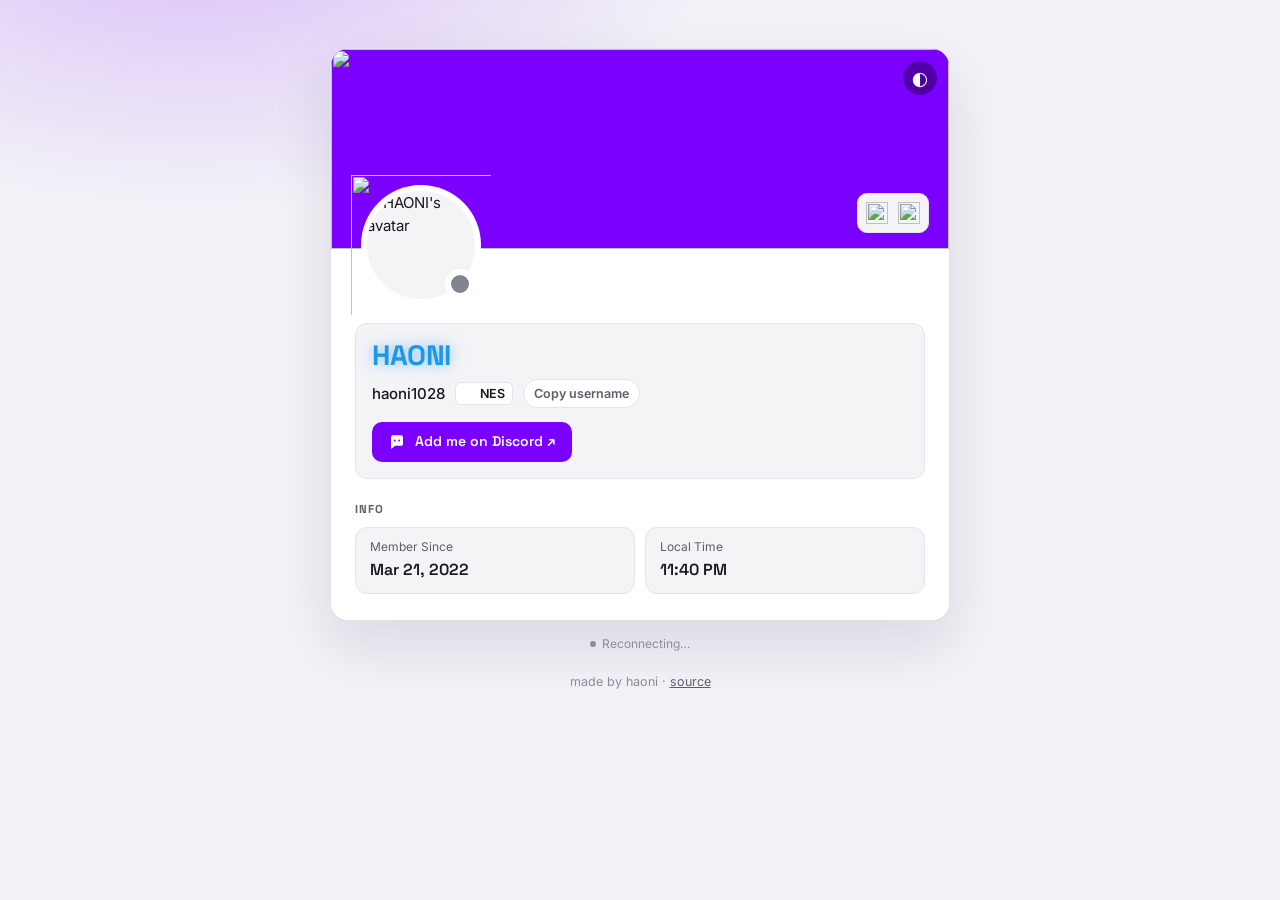
==== index.html @ e9afa324 "Link the whole Discord profile live; drop roles, tagline and GitHub stats Pulls everything from Disc" ====
<!DOCTYPE html>
<html lang="en">
<head>
<meta charset="UTF-8">
<meta name="viewport" content="width=device-width, initial-scale=1.0">
<title>HAONI</title>
<meta name="description" content="HAONI (haoni1028) on Discord.">

<!-- Link preview (what shows up when this URL is pasted into Discord) -->
<meta property="og:type" content="profile">
<meta property="og:title" content="HAONI">
<meta property="og:description" content="haoni1028 on Discord — click to add me.">
<meta property="og:image" content="https://cdn.discordapp.com/avatars/955378599412764722/4544384a53cc2459cbefc546aec48267.png?size=512">
<meta name="twitter:card" content="summary">
<meta name="theme-color" content="#7B00FF">

<link rel="icon" id="favicon" href="https://cdn.discordapp.com/avatars/955378599412764722/4544384a53cc2459cbefc546aec48267.png?size=64">
<link rel="preconnect" href="https://cdn.discordapp.com">
<link rel="preconnect" href="https://fonts.googleapis.com">
<link rel="preconnect" href="https://fonts.gstatic.com" crossorigin>
<link href="https://fonts.googleapis.com/css2?family=Space+Grotesk:wght@500;600;700&family=Inter:wght@400;500;600&display=swap" rel="stylesheet">

<style>
  :root{
    --bg:#0E0F13;
    --card:#18191F;
    --card-2:#202129;
    --ink:#F2F3F5;
    --muted:#A0A3AD;
    --faint:#6E717B;
    --line:#2A2B34;
    --accent:#7B00FF;        /* replaced live with your Discord profile colour */
    --accent-ink:#FFFFFF;
    --name:var(--ink);       /* replaced live with your display-name colour */
    --online:#23A55A;
    --idle:#F0B232;
    --dnd:#F23F43;
    --offline:#80848E;
    --radius:18px;
    --shadow:0 24px 60px rgba(0,0,0,.45);
    color-scheme:dark;
  }
  @media (prefers-color-scheme: light){
    :root:not([data-theme="dark"]){
      --bg:#F3F2F7;
      --card:#FFFFFF;
      --card-2:#F4F4F7;
      --ink:#17181D;
      --muted:#5C5F6A;
      --faint:#8A8D97;
      --line:#E4E3EA;
      --shadow:0 24px 60px rgba(30,25,70,.12);
      color-scheme:light;
    }
  }
  :root[data-theme="light"]{
    --bg:#F3F2F7;
    --card:#FFFFFF;
    --card-2:#F4F4F7;
    --ink:#17181D;
    --muted:#5C5F6A;
    --faint:#8A8D97;
    --line:#E4E3EA;
    --shadow:0 24px 60px rgba(30,25,70,.12);
    color-scheme:light;
  }

  *{box-sizing:border-box}
  html,body{margin:0;padding:0}
  body{
    min-height:100vh;
    background:
      radial-gradient(900px 500px at 15% -10%, color-mix(in srgb, var(--accent) 22%, transparent), transparent 60%),
      var(--bg);
    color:var(--ink);
    font-family:'Inter',system-ui,-apple-system,sans-serif;
    font-size:15px;line-height:1.55;
    -webkit-font-smoothing:antialiased;
    padding:48px 16px 64px;
  }
  a{color:inherit}
  button{font:inherit;color:inherit}
  [hidden]{display:none !important}

  .wrap{max-width:620px;margin:0 auto}

  /* ---------- card ---------- */
  .card{
    background:var(--card);
    border:1px solid var(--line);
    border-radius:var(--radius);
    box-shadow:var(--shadow);
    overflow:hidden;
  }
  .banner{
    height:200px;position:relative;
    background:var(--accent);
  }
  .banner img{position:absolute;inset:0;width:100%;height:100%;object-fit:cover}
  .theme-btn{
    position:absolute;top:12px;right:12px;z-index:1;
    width:34px;height:34px;border-radius:50%;
    border:0;background:rgba(0,0,0,.35);color:#fff;cursor:pointer;
    display:grid;place-items:center;font-size:19px;line-height:1;
    backdrop-filter:blur(6px);
    transition:background .15s ease;
  }
  .theme-btn:hover{background:rgba(0,0,0,.55)}

  .head{padding:0 24px;position:relative}
  .avatar-wrap{
    position:relative;width:132px;height:132px;margin-top:-70px;
  }
  .avatar-ring{
    position:absolute;inset:6px;border-radius:50%;
    background:var(--card);padding:6px;
  }
  .avatar{
    width:100%;height:100%;border-radius:50%;object-fit:cover;display:block;
    background:var(--card-2);
  }
  .deco{
    position:absolute;inset:-4px;width:calc(100% + 8px);height:calc(100% + 8px);
    pointer-events:none;
  }
  .status{
    position:absolute;right:12px;bottom:12px;z-index:2;
    width:30px;height:30px;border-radius:50%;
    background:var(--offline);border:6px solid var(--card);
  }
  .status[data-s="online"]{background:var(--online)}
  .status[data-s="idle"]{background:var(--idle)}
  .status[data-s="dnd"]{background:var(--dnd)}

  .badges{
    position:absolute;top:14px;right:20px;
    display:flex;gap:2px;padding:4px;
    background:var(--card-2);border:1px solid var(--line);border-radius:10px;
  }
  .badge{
    width:30px;height:30px;display:grid;place-items:center;
    border-radius:7px;position:relative;cursor:default;
  }
  .badge img{width:22px;height:22px}
  .badge:hover,.badge:focus-visible{background:var(--line);outline:none}
  .tip{
    position:absolute;bottom:calc(100% + 8px);left:50%;transform:translateX(-50%);
    background:#000;color:#fff;font-size:12px;font-weight:500;white-space:nowrap;
    padding:5px 9px;border-radius:6px;pointer-events:none;
    opacity:0;transition:opacity .12s ease;z-index:3;
  }
  .badge:hover .tip,.badge:focus-visible .tip{opacity:1}

  .names{
    position:relative;overflow:hidden;
    margin:12px 0 0;padding:16px;
    background:var(--card-2);border:1px solid var(--line);border-radius:12px;
  }
  .nameplate{
    position:absolute;inset:0;width:100%;height:100%;object-fit:cover;object-position:right center;
    pointer-events:none;
    -webkit-mask-image:linear-gradient(to right, transparent 0%, #000 70%);
            mask-image:linear-gradient(to right, transparent 0%, #000 70%);
  }
  .names-inner{position:relative}
  .display{
    font-family:'Space Grotesk',sans-serif;font-weight:700;
    font-size:28px;line-height:1.1;letter-spacing:-.015em;margin:0;
    color:var(--name);
  }
  .display.glow{text-shadow:0 0 14px color-mix(in srgb, var(--name) 55%, transparent)}
  .display.gradient{
    background:var(--name-gradient);
    -webkit-background-clip:text;background-clip:text;color:transparent;
  }
  .handle-row{display:flex;align-items:center;flex-wrap:wrap;gap:6px 10px;margin-top:8px;color:var(--muted)}
  .handle{font-weight:500;color:var(--ink)}
  .guild-tag{
    display:inline-flex;align-items:center;gap:4px;
    padding:1px 7px 1px 4px;border-radius:6px;
    background:var(--card);border:1px solid var(--line);
    font-size:12.5px;font-weight:600;color:var(--ink);
  }
  .guild-tag img{width:16px;height:16px}
  .pronouns{font-size:13px}
  .copy-btn{
    display:inline-flex;align-items:center;gap:6px;
    padding:4px 10px;border-radius:999px;cursor:pointer;
    background:var(--card);border:1px solid var(--line);
    font-size:12.5px;font-weight:600;color:var(--muted);
    transition:border-color .15s ease,color .15s ease;
  }
  .copy-btn:hover{border-color:var(--accent);color:var(--ink)}
  .copy-btn.done{border-color:var(--online);color:var(--online)}

  .custom-status{
    display:inline-flex;align-items:center;gap:8px;margin-top:12px;
    padding:7px 12px;border-radius:12px 12px 12px 4px;
    background:var(--card);border:1px solid var(--line);
    font-size:14px;max-width:100%;
  }
  .custom-status img{width:20px;height:20px;flex:none}
  .custom-status .e{font-size:18px;line-height:1}

  .platforms{margin-top:10px;font-size:13px;color:var(--muted);display:flex;align-items:center;gap:6px}
  .platforms i{width:8px;height:8px;border-radius:50%;background:var(--offline);flex:none}
  .platforms[data-s="online"] i{background:var(--online)}
  .platforms[data-s="idle"] i{background:var(--idle)}
  .platforms[data-s="dnd"] i{background:var(--dnd)}

  .cta{
    display:inline-flex;align-items:center;gap:9px;margin-top:14px;
    padding:9px 16px;border-radius:10px;text-decoration:none;
    background:var(--accent);color:var(--accent-ink);
    font-family:'Space Grotesk',sans-serif;font-weight:600;font-size:14px;
    transition:filter .15s ease, transform .08s ease;
  }
  .cta:hover{filter:brightness(1.12)}
  .cta:active{transform:translateY(1px)}
  .cta svg{width:18px;height:18px;fill:currentColor}

  /* ---------- sections ---------- */
  .panel{padding:22px 24px 26px}
  .section + .section{margin-top:22px}
  .section[hidden] + .section{margin-top:0}
  .label{
    font-family:'Space Grotesk',sans-serif;font-weight:700;
    font-size:11.5px;letter-spacing:.09em;text-transform:uppercase;
    color:var(--muted);margin:0 0 8px;
  }
  .about p{margin:0 0 10px;white-space:pre-line;overflow-wrap:anywhere}
  .about p:last-child{margin-bottom:0}
  .about a{color:var(--accent);font-weight:600;text-decoration:underline;text-underline-offset:3px}
  .about img.emoji{width:22px;height:22px;vertical-align:-5px}

  .activities{display:grid;gap:10px}
  .activity{
    display:flex;gap:14px;align-items:center;
    background:var(--card-2);border:1px solid var(--line);border-radius:12px;
    padding:12px 14px;text-decoration:none;
  }
  a.activity:hover{border-color:var(--accent)}
  .activity .art{
    width:60px;height:60px;flex:none;border-radius:10px;position:relative;
    display:grid;place-items:center;font-size:28px;
    background:color-mix(in srgb, var(--accent) 22%, var(--card));
  }
  .activity .art > img{width:100%;height:100%;object-fit:cover;border-radius:10px}
  .activity .art .small{
    position:absolute;right:-5px;bottom:-5px;width:24px;height:24px;border-radius:50%;
    border:3px solid var(--card-2);background:var(--card-2);object-fit:cover;
  }
  .activity .body{min-width:0;flex:1}
  .activity .kind{font-size:11.5px;font-weight:700;letter-spacing:.06em;text-transform:uppercase;color:var(--muted)}
  .activity .what{font-weight:600;white-space:nowrap;overflow:hidden;text-overflow:ellipsis}
  .activity .detail{color:var(--muted);font-size:13.5px;white-space:nowrap;overflow:hidden;text-overflow:ellipsis}
  .activity .time{color:var(--online);font-size:12.5px;font-weight:600;font-variant-numeric:tabular-nums;margin-top:2px}
  .bar{height:4px;border-radius:2px;background:var(--line);margin-top:8px;overflow:hidden}
  .bar > i{display:block;height:100%;background:var(--ink);width:0}
  .bar-times{display:flex;justify-content:space-between;font-size:11.5px;color:var(--muted);font-variant-numeric:tabular-nums;margin-top:3px}

  .facts{display:grid;grid-template-columns:repeat(auto-fit,minmax(150px,1fr));gap:10px}
  .fact{
    background:var(--card-2);border:1px solid var(--line);border-radius:12px;
    padding:10px 14px;
  }
  .fact .k{font-size:12px;color:var(--muted)}
  .fact .v{font-family:'Space Grotesk',sans-serif;font-weight:600;font-size:16px;margin-top:2px}

  .live{margin-top:14px;text-align:center;font-size:12px;color:var(--faint)}
  .live i{display:inline-block;width:6px;height:6px;border-radius:50%;background:var(--faint);margin-right:6px;vertical-align:1px}
  .live.on i{background:var(--online);box-shadow:0 0 0 3px color-mix(in srgb, var(--online) 25%, transparent)}

  .foot{margin-top:18px;text-align:center;color:var(--faint);font-size:12.5px}
  .foot a{color:var(--muted)}

  @media (max-width:480px){
    body{padding-top:24px}
    .head,.panel{padding-left:16px;padding-right:16px}
    .banner{height:150px}
    .avatar-wrap{width:116px;height:116px;margin-top:-60px}
    .status{right:10px;bottom:10px}
    .badges{right:12px;top:12px}
    .badge{width:26px;height:26px}
    .badge img{width:19px;height:19px}
    .display{font-size:25px}
  }
  @media (prefers-reduced-motion: reduce){
    *{transition:none !important}
  }
</style>
</head>
<body>
<main class="wrap">
  <article class="card" aria-labelledby="display-name">
    <div class="banner" id="banner">
      <img id="banner-img" alt="" hidden>
      <button class="theme-btn" id="theme-btn" type="button" aria-label="Toggle light/dark theme">◐</button>
    </div>

    <header class="head">
      <div class="avatar-wrap">
        <div class="avatar-ring"><img class="avatar" id="avatar" alt=""></div>
        <img class="deco" id="deco" alt="" hidden>
        <span class="status" id="status" data-s="offline" role="img" aria-label="Status: offline"></span>
      </div>
      <div class="badges" id="badges" hidden></div>

      <div class="names">
        <video class="nameplate" id="nameplate" muted loop playsinline autoplay hidden></video>
        <div class="names-inner">
          <h1 class="display" id="display-name"></h1>
          <div class="handle-row">
            <span class="handle" id="handle"></span>
            <span class="guild-tag" id="guild-tag" hidden></span>
            <span class="pronouns" id="pronouns" hidden></span>
            <button class="copy-btn" id="copy-btn" type="button">Copy username</button>
          </div>
          <div class="custom-status" id="custom-status" hidden></div>
          <div class="platforms" id="platforms" hidden><i></i><span></span></div>
          <a class="cta" id="discord-cta" target="_blank" rel="noopener"></a>
        </div>
      </div>
    </header>

    <section class="panel">
      <div class="section" id="bio-section" hidden>
        <h2 class="label">About Me</h2>
        <div class="about" id="bio"></div>
      </div>
      <div class="section" id="activity-section" hidden>
        <h2 class="label">Activity</h2>
        <div class="activities" id="activities"></div>
      </div>
      <div class="section">
        <h2 class="label">Info</h2>
        <div class="facts" id="facts"></div>
      </div>
    </section>
  </article>

  <p class="live" id="live"><i></i><span>Connecting to Discord…</span></p>
  <p class="foot">made by <span id="foot-name">haoni</span> · <a href="https://github.com/HAONI1028/haoni" target="_blank" rel="noopener">source</a></p>
</main>

<script>
/* =====================================================================
   SETTINGS
   Almost everything on this page is pulled live from Discord, so you
   normally don't need to edit anything here.
   ===================================================================== */
const CONFIG = {
  discordId: "955378599412764722",
  timezone: "America/Vancouver",

  // Discord doesn't make "About Me" public, so the bio comes from Lanyard KV.
  // To set or change it, DM the Lanyard bot on Discord:
  //     .set bio your bio text here
  //     .set pronouns he/him        (optional)
  // The page updates instantly. The lines below are only used if no bio is set there.
  // [text](https://link) makes a link, and Discord emoji like <:name:id> work.
  bio: [],

  // What the page shows before the live data arrives (or if it can't load).
  snapshot: {
    id: "955378599412764722",
    username: "haoni1028",
    global_name: "HAONI",
    avatar: "4544384a53cc2459cbefc546aec48267",
    banner: "a_9f2985c88b85543909d28f217d08c79b",
    banner_color: "#7b00ff",
    public_flags: 128,
    nitro: true,
    avatar_decoration_data: { asset: "a_ab6beffdbc7e82cd59af53b845f13a3c" },
    collectibles: { nameplate: { asset: "nameplates/special_events_2/nitro_rocketfuel_nameplate/" } },
    display_name_styles: { font_id: 6, effect_id: 3, colors: [1874155] },
    primary_guild: { identity_guild_id: "1386407365653299352", identity_enabled: true, tag: "NES", badge: "abfcf0314946253b157797a648829c11" },
  },
};
/* ===================================================================== */

const CDN = "https://cdn.discordapp.com";
const ID = CONFIG.discordId;
const reducedMotion = matchMedia("(prefers-reduced-motion: reduce)").matches;
const $ = (id) => document.getElementById(id);
const el = (tag, props = {}, ...kids) => {
  const n = Object.assign(document.createElement(tag), props);
  kids.flat().forEach(k => k != null && n.append(k));
  return n;
};
const setSrc = (img, url) => { if (img.getAttribute("src") !== url) img.src = url; };

const DISCORD_ICON = '<svg viewBox="0 0 24 24" aria-hidden="true"><path d="M4 5.5A2.5 2.5 0 0 1 6.5 3h11A2.5 2.5 0 0 1 20 5.5v9a2.5 2.5 0 0 1-2.5 2.5H9.4l-4.2 3.6c-.5.43-1.2.07-1.2-.58V5.5Zm5 5.75a1.25 1.25 0 1 0 0-2.5 1.25 1.25 0 0 0 0 2.5Zm6 0a1.25 1.25 0 1 0 0-2.5 1.25 1.25 0 0 0 0 2.5Z"/></svg>';

// Discord profile badges: [flag bit, label, icon hash]
const BADGES = [
  [1 << 0,  "Discord Staff",                   "5e74e9b61934fc1f67c65515d1f7e60d"],
  [1 << 1,  "Partnered Server Owner",          "3f9748e53446a137a052f3454e2de41e"],
  [1 << 18, "Moderator Programs Alumni",       "fee1624003e2fee35cb398e125dc479b"],
  [1 << 2,  "HypeSquad Events",                "bf01d1073931f921909045f3a39fd264"],
  [1 << 6,  "HypeSquad Bravery",               "8a88d63823d8a71cd5e390baa45efa02"],
  [1 << 7,  "HypeSquad Brilliance",            "011940fd013da3f7fb926e4a1cd2e618"],
  [1 << 8,  "HypeSquad Balance",               "3aa41de486fa12454c3761e8e223442e"],
  [1 << 3,  "Discord Bug Hunter",              "2717692c7dca7289b35297368a940dd0"],
  [1 << 14, "Discord Bug Hunter",              "848f79194d4be5ff5f81505cbd0ce1e6"],
  [1 << 22, "Active Developer",                "6bdc42827a38498929a4920da12695d9"],
  [1 << 17, "Early Verified Bot Developer",    "6df5892e0f35b051f8b61eace34f4967"],
  [1 << 9,  "Early Supporter",                 "7060786766c9c840eb3019e725d2b358"],
];
const NITRO_BADGE = ["Nitro", "2ba85e8026a8614b640c2837bcdfe21b"];

/* ---------- state ---------- */
const state = {
  user: { ...CONFIG.snapshot },
  presence: null,
};
const createdAt = new Date(Number((BigInt(ID) >> 22n) + 1420070400000n));

/* ---------- helpers ---------- */
const hex = (n) => "#" + n.toString(16).padStart(6, "0");
function readableInk(color) {
  const c = color.replace("#", "");
  const [r, g, b] = [0, 2, 4].map(i => parseInt(c.slice(i, i + 2), 16) / 255)
    .map(v => v <= .03928 ? v / 12.92 : ((v + .055) / 1.055) ** 2.4);
  return (0.2126 * r + 0.7152 * g + 0.0722 * b) > 0.45 ? "#111216" : "#FFFFFF";
}
const avatarURL = (u, size = 256) => u.avatar
  ? `${CDN}/avatars/${u.id}/${u.avatar}.${u.avatar.startsWith("a_") && !reducedMotion ? "gif" : "png"}?size=${size}`
  : `${CDN}/embed/avatars/${Number((BigInt(u.id) >> 22n) % 6n)}.png`;
const emojiURL = (id, animated, size = 48) => `${CDN}/emojis/${id}.${animated && !reducedMotion ? "gif" : "webp"}?size=${size}&quality=lossless`;
function fmtDuration(ms) {
  const s = Math.max(0, Math.floor(ms / 1000));
  const h = Math.floor(s / 3600), m = Math.floor(s % 3600 / 60), sec = String(s % 60).padStart(2, "0");
  return h ? `${h}:${String(m).padStart(2, "0")}:${sec}` : `${m}:${sec}`;
}

// Text with [links](https://…), <:emoji:id>, <a:emoji:id> and bare URLs
function richText(text) {
  const out = [];
  const re = /\[([^\]]+)\]\((https?:\/\/[^)\s]+)\)|<(a?):(\w+):(\d+)>|(https?:\/\/[^\s<]+)/g;
  let last = 0, m;
  while ((m = re.exec(text))) {
    out.push(text.slice(last, m.index));
    if (m[1]) out.push(el("a", { href: m[2], target: "_blank", rel: "noopener", textContent: m[1] }));
    else if (m[4]) out.push(el("img", { className: "emoji", src: emojiURL(m[5], m[3] === "a"), alt: `:${m[4]}:`, title: `:${m[4]}:` }));
    else out.push(el("a", { href: m[6], target: "_blank", rel: "noopener", textContent: m[6] }));
    last = m.index + m[0].length;
  }
  out.push(text.slice(last));
  return out;
}

/* ---------- profile (name, avatar, decoration, nameplate, tag, badges, colours, banner) ---------- */
function renderUser() {
  const u = state.user;
  const name = u.global_name || u.display_name || u.username;

  document.title = name;
  $("display-name").textContent = name;
  $("foot-name").textContent = name.toLowerCase();
  $("handle").textContent = u.username;

  // avatar + decoration
  const av = $("avatar");
  setSrc(av, avatarURL(u));
  av.alt = `${name}'s avatar`;
  av.onerror = () => { av.onerror = null; av.src = `${CDN}/embed/avatars/0.png`; };
  $("favicon").href = avatarURL(u, 64);

  const deco = u.avatar_decoration_data && u.avatar_decoration_data.asset;
  $("deco").hidden = !deco;
  if (deco) setSrc($("deco"), `${CDN}/avatar-decoration-presets/${deco}.png?size=240&passthrough=${!reducedMotion}`);

  // nameplate
  const np = u.collectibles && u.collectibles.nameplate && u.collectibles.nameplate.asset;
  const vid = $("nameplate");
  vid.hidden = !np;
  if (np) {
    const base = `${CDN}/assets/collectibles/${np}`;
    if (vid.getAttribute("poster") !== base + "static.png") {
      vid.poster = base + "static.png";
      if (!reducedMotion) { vid.src = base + "asset.webm"; vid.play().catch(() => {}); }
    }
  }

  // server tag
  const g = u.primary_guild || u.clan;
  const tagEl = $("guild-tag");
  tagEl.hidden = !(g && g.identity_enabled && g.tag);
  if (!tagEl.hidden) {
    const kids = [];
    if (g.badge) kids.push(el("img", { src: `${CDN}/guild-tag-badges/${g.identity_guild_id}/${g.badge}.png?size=32`, alt: "" }));
    kids.push(g.tag);
    tagEl.replaceChildren(...kids);
    tagEl.title = "Server tag";
  }

  // display-name colour / effect
  const st = u.display_name_styles;
  const dn = $("display-name");
  dn.classList.remove("glow", "gradient");
  const root = document.documentElement.style;
  if (st && st.colors && st.colors.length) {
    root.setProperty("--name", hex(st.colors[0]));
    if (st.colors.length > 1) {
      root.setProperty("--name-gradient", `linear-gradient(90deg, ${st.colors.map(hex).join(", ")})`);
      dn.classList.add("gradient");
    }
    if (st.effect_id) dn.classList.add("glow");
  } else {
    root.removeProperty("--name");
  }

  // badges
  const flags = u.public_flags || 0;
  const list = BADGES.filter(([bit]) => flags & bit).map(([, label, icon]) => [label, icon]);
  if (u.nitro) list.unshift(NITRO_BADGE);
  $("badges").hidden = list.length === 0;
  $("badges").replaceChildren(...list.map(([label, icon]) =>
    el("span", { className: "badge", tabIndex: 0, ariaLabel: label },
      el("img", { src: `${CDN}/badge-icons/${icon}.png`, alt: "" }),
      el("span", { className: "tip", textContent: label }))
  ));

  // profile colour + banner
  const color = u.banner_color || (u.accent_color != null ? hex(u.accent_color) : null);
  if (color) {
    root.setProperty("--accent", color);
    root.setProperty("--accent-ink", readableInk(color));
    document.querySelector('meta[name="theme-color"]').content = color;
  }
  const bImg = $("banner-img");
  bImg.hidden = !u.banner;
  if (u.banner) {
    const animated = u.banner.startsWith("a_") && !reducedMotion;
    setSrc(bImg, `${CDN}/banners/${u.id}/${u.banner}.${animated ? "gif" : "png"}?size=1024`);
  }

  // add-me button
  const cta = $("discord-cta");
  cta.href = `https://discord.com/users/${u.id}`;
  cta.innerHTML = DISCORD_ICON;
  cta.append("Add me on Discord ↗");
}

/* ---------- bio (Lanyard KV → fallback) ---------- */
function renderBio() {
  const kv = (state.presence && state.presence.kv) || {};
  const lines = kv.bio ? [kv.bio] : CONFIG.bio;
  $("bio-section").hidden = !lines.length;
  $("bio").replaceChildren(...lines.map(t => el("p", {}, richText(String(t)))));

  const pr = kv.pronouns;
  $("pronouns").hidden = !pr;
  $("pronouns").textContent = pr ? "• " + pr : "";
}

/* ---------- presence (status, platforms, custom status, activities, Spotify) ---------- */
const STATUS_NAMES = { online: "Online", idle: "Idle", dnd: "Do Not Disturb", offline: "Offline" };
const KINDS = { 0: "Playing", 1: "Streaming", 2: "Listening to", 3: "Watching", 5: "Competing in" };
const appIcons = {};

async function appIcon(appId, placeholder) {
  if (!(appId in appIcons)) {
    appIcons[appId] = fetch(`https://discord.com/api/v10/applications/${appId}/rpc`)
      .then(r => r.ok ? r.json() : null)
      .then(j => j && j.icon ? `${CDN}/app-icons/${appId}/${j.icon}.png?size=128` : null)
      .catch(() => null);
  }
  const url = await appIcons[appId];
  if (url && placeholder.isConnected) placeholder.replaceWith(el("img", { src: url, alt: "" }));
}

function assetURL(a, key) {
  const v = a.assets && a.assets[key];
  if (!v) return null;
  if (v.startsWith("mp:")) return `https://media.discordapp.net/${v.slice(3)}`;
  if (v.startsWith("spotify:")) return `https://i.scdn.co/image/${v.slice(8)}`;
  if (a.application_id) return `${CDN}/app-assets/${a.application_id}/${v}.png`;
  return null;
}

function renderPresence() {
  const d = state.presence;
  const s = (d && d.discord_status) || "offline";
  $("status").dataset.s = s;
  $("status").setAttribute("aria-label", `Status: ${STATUS_NAMES[s]}`);
  $("status").title = STATUS_NAMES[s];
  if (!d) return;

  // platforms
  const on = [
    d.active_on_discord_desktop && "desktop",
    d.active_on_discord_web && "web",
    d.active_on_discord_mobile && "mobile",
    d.active_on_discord_vr && "VR",
  ].filter(Boolean);
  const pl = $("platforms");
  pl.hidden = false;
  pl.dataset.s = s;
  pl.querySelector("span").textContent = s === "offline" ? "Offline" : `${STATUS_NAMES[s]}${on.length ? " on " + on.join(", ") : ""}`;

  const acts = d.activities || [];

  // custom status
  const cs = acts.find(a => a.type === 4);
  const csEl = $("custom-status");
  csEl.hidden = !(cs && (cs.state || cs.emoji));
  if (!csEl.hidden) {
    const kids = [];
    if (cs.emoji) {
      kids.push(cs.emoji.id
        ? el("img", { src: emojiURL(cs.emoji.id, cs.emoji.animated), alt: `:${cs.emoji.name}:` })
        : el("span", { className: "e", textContent: cs.emoji.name }));
    }
    if (cs.state) kids.push(el("span", { textContent: cs.state }));
    csEl.replaceChildren(...kids);
  }

  // activities
  const cards = [];
  if (d.listening_to_spotify && d.spotify) {
    const sp = d.spotify;
    const card = el("a", { className: "activity", href: `https://open.spotify.com/track/${sp.track_id}`, target: "_blank", rel: "noopener" },
      el("div", { className: "art" }, sp.album_art_url ? el("img", { src: sp.album_art_url, alt: "" }) : "🎵"),
      el("div", { className: "body" },
        el("div", { className: "kind", textContent: "Listening to Spotify" }),
        el("div", { className: "what", textContent: sp.song }),
        el("div", { className: "detail", textContent: `by ${sp.artist}` }),
        el("div", { className: "bar" }, el("i")),
        el("div", { className: "bar-times" }, el("span", { className: "t-now" }), el("span", { className: "t-end" }))
      ));
    card.dataset.start = sp.timestamps.start;
    card.dataset.end = sp.timestamps.end;
    cards.push(card);
  }
  for (const a of acts) {
    if (a.type === 4) continue;
    if (a.type === 2 && a.name === "Spotify" && d.listening_to_spotify) continue;
    const large = assetURL(a, "large_image"), small = assetURL(a, "small_image");
    const art = el("div", { className: "art" });
    if (large) art.append(el("img", { src: large, alt: "", title: (a.assets && a.assets.large_text) || "" }));
    else {
      const ph = el("span", { textContent: "🎮" });
      art.append(ph);
      if (a.application_id) appIcon(a.application_id, ph);
    }
    if (small) art.append(el("img", { className: "small", src: small, alt: "", title: (a.assets && a.assets.small_text) || "" }));
    const isStream = a.type === 1 && a.url;
    const card = el(isStream ? "a" : "div", { className: "activity" },
      art,
      el("div", { className: "body" },
        el("div", { className: "kind", textContent: KINDS[a.type] || "Playing" }),
        el("div", { className: "what", textContent: a.name }),
        a.details ? el("div", { className: "detail", textContent: a.details }) : null,
        a.state ? el("div", { className: "detail", textContent: a.state }) : null,
        a.timestamps && a.timestamps.start ? el("div", { className: "time" }) : null
      ));
    if (isStream) Object.assign(card, { href: a.url, target: "_blank", rel: "noopener" });
    if (a.timestamps && a.timestamps.start) card.dataset.start = a.timestamps.start;
    cards.push(card);
  }
  $("activity-section").hidden = cards.length === 0;
  $("activities").replaceChildren(...cards);
  tickTimers();
}

function tickTimers() {
  const now = Date.now();
  document.querySelectorAll(".activity[data-start]").forEach(c => {
    const start = +c.dataset.start, end = +c.dataset.end;
    if (end) {
      const total = end - start, cur = Math.min(now - start, total);
      c.querySelector(".bar > i").style.width = (cur / total * 100) + "%";
      c.querySelector(".t-now").textContent = fmtDuration(cur);
      c.querySelector(".t-end").textContent = fmtDuration(total);
    } else {
      const t = c.querySelector(".time");
      if (t) t.textContent = `${fmtDuration(now - start)} elapsed`;
    }
  });
}

/* ---------- info ---------- */
function renderFacts() {
  const facts = [["Member Since", createdAt.toLocaleDateString([], { year: "numeric", month: "short", day: "numeric" })]];
  try {
    facts.push(["Local Time", new Intl.DateTimeFormat([], { hour: "numeric", minute: "2-digit", timeZone: CONFIG.timezone }).format(new Date())]);
  } catch {}
  $("facts").replaceChildren(...facts.map(([k, v]) =>
    el("div", { className: "fact" }, el("div", { className: "k", textContent: k }), el("div", { className: "v", textContent: v }))
  ));
}

/* ---------- copy username ---------- */
$("copy-btn").onclick = async (e) => {
  const btn = e.currentTarget, name = state.user.username;
  try { await navigator.clipboard.writeText(name); }
  catch {
    const t = el("textarea", { value: name });
    document.body.append(t); t.select();
    try { document.execCommand("copy"); } catch {}
    t.remove();
  }
  btn.textContent = "Copied!"; btn.classList.add("done");
  setTimeout(() => { btn.textContent = "Copy username"; btn.classList.remove("done"); }, 1600);
};

/* =====================================================================
   LIVE DATA
   - Lanyard WebSocket: status, activities, Spotify, custom status, avatar,
     name, decoration, nameplate, server tag, bio (KV) — pushed instantly.
   - japi.rest: banner, profile colour, Nitro badge (refreshed every 10 min).
   ===================================================================== */
function setLive(on, text) {
  $("live").classList.toggle("on", on);
  $("live").querySelector("span").textContent = text;
}

function applyPresence(d) {
  if (!d || !d.discord_user) return;
  state.presence = d;
  const du = d.discord_user;
  Object.assign(state.user, {
    username: du.username,
    global_name: du.global_name || du.display_name,
    avatar: du.avatar,
    public_flags: du.public_flags,
    avatar_decoration_data: du.avatar_decoration_data || null,
    collectibles: du.collectibles || null,
    display_name_styles: du.display_name_styles || null,
    primary_guild: du.primary_guild || null,
  });
  renderUser();
  renderBio();
  renderPresence();
}

async function loadProfileExtras() {
  try {
    const r = await fetch(`https://japi.rest/discord/v1/user/${ID}`);
    if (!r.ok) return;
    const { data } = await r.json();
    if (!data) return;
    Object.assign(state.user, {
      banner: data.banner || null,
      banner_color: data.banner_color || null,
      accent_color: data.accent_color,
      nitro: (data.public_flags_array || []).includes("NITRO"),
    });
    // fill in profile fields too if Lanyard isn't connected
    if (!state.presence) Object.assign(state.user, {
      username: data.username, global_name: data.global_name, avatar: data.avatar,
      public_flags: data.public_flags, avatar_decoration_data: data.avatar_decoration_data || null,
      collectibles: data.collectibles || null, display_name_styles: data.display_name_styles || null,
      primary_guild: data.primary_guild || data.clan || null,
    });
    renderUser();
  } catch {}
}

let ws, heartbeat, retries = 0, pollTimer;
function connectSocket() {
  try { ws = new WebSocket("wss://api.lanyard.rest/socket"); }
  catch { return startPolling(); }
  ws.onmessage = (e) => {
    let m; try { m = JSON.parse(e.data); } catch { return; }
    if (m.op === 1) {
      clearInterval(heartbeat);
      heartbeat = setInterval(() => ws.readyState === 1 && ws.send(JSON.stringify({ op: 3 })), m.d.heartbeat_interval);
      ws.send(JSON.stringify({ op: 2, d: { subscribe_to_id: ID } }));
    } else if (m.op === 0 && (m.t === "INIT_STATE" || m.t === "PRESENCE_UPDATE")) {
      retries = 0;
      if (m.d && m.d.discord_user) { applyPresence(m.d); setLive(true, "Live from Discord"); }
      else setLive(false, "Join the Lanyard server to show live status");
    }
  };
  ws.onclose = () => {
    clearInterval(heartbeat);
    setLive(false, "Reconnecting…");
    if (++retries > 5) return startPolling();
    setTimeout(connectSocket, Math.min(30000, 1000 * 2 ** retries));
  };
}

async function pollOnce() {
  try {
    const j = await (await fetch(`https://api.lanyard.rest/v1/users/${ID}`)).json();
    if (j.success) { applyPresence(j.data); setLive(true, "Live from Discord (updates every 30s)"); }
  } catch {}
}
function startPolling() {
  if (pollTimer) return;
  pollOnce();
  pollTimer = setInterval(pollOnce, 30000);
}

/* ---------- theme toggle ---------- */
(function initTheme() {
  const root = document.documentElement;
  try { const saved = localStorage.getItem("theme"); if (saved) root.dataset.theme = saved; } catch {}
  $("theme-btn").onclick = () => {
    const isLight = root.dataset.theme
      ? root.dataset.theme === "light"
      : matchMedia("(prefers-color-scheme: light)").matches;
    root.dataset.theme = isLight ? "dark" : "light";
    try { localStorage.setItem("theme", root.dataset.theme); } catch {}
  };
})();

/* ---------- go ---------- */
renderUser();
renderBio();
renderPresence();
renderFacts();
setInterval(tickTimers, 1000);
setInterval(renderFacts, 15000);
connectSocket();
loadProfileExtras();
setInterval(loadProfileExtras, 10 * 60 * 1000);
document.addEventListener("visibilitychange", () => {
  if (document.visibilityState === "visible") loadProfileExtras();
});
</script>
</body>
</html>
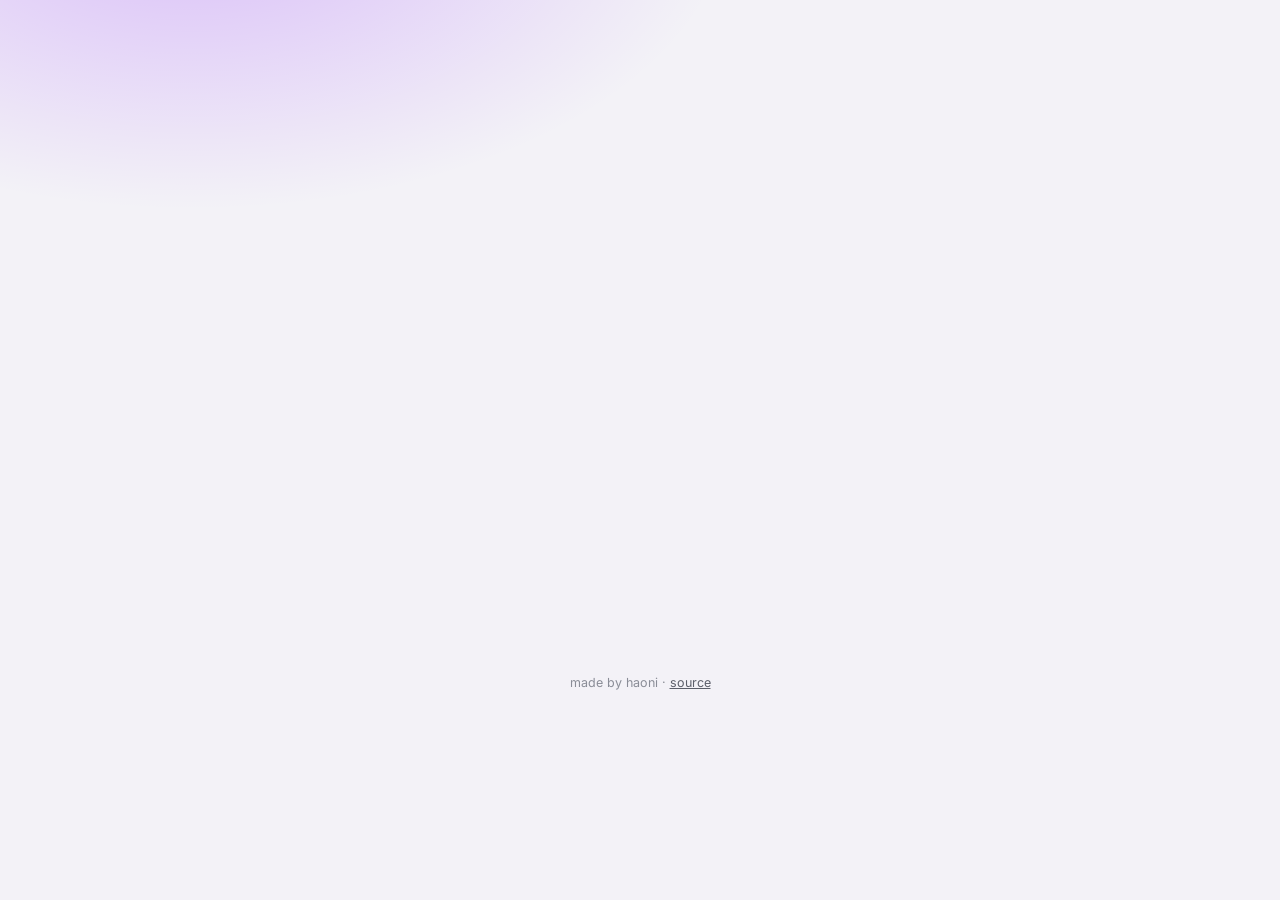
==== commit 2fa0b8ba: "Add a control panel for editing the profile page panel.html edits the site without touching code and" ====
--- a/index.html
+++ b/index.html
@@ -1,5 +1,5 @@
 <!DOCTYPE html>
-<html lang="en">
+<html lang="en" class="bg-glow">
 <head>
 <meta charset="UTF-8">
 <meta name="viewport" content="width=device-width, initial-scale=1.0">
@@ -19,6 +19,11 @@
 <link rel="preconnect" href="https://fonts.googleapis.com">
 <link rel="preconnect" href="https://fonts.gstatic.com" crossorigin>
 <link href="https://fonts.googleapis.com/css2?family=Space+Grotesk:wght@500;600;700&family=Inter:wght@400;500;600&display=swap" rel="stylesheet">
+<script>
+  document.documentElement.classList.add("js-loading");
+  // failsafe: never leave the page hidden, even if a script fails to load
+  setTimeout(() => document.documentElement.classList.remove("js-loading"), 3000);
+</script>
 
 <style>
   :root{
@@ -31,7 +36,9 @@
     --line:#2A2B34;
     --accent:#7B00FF;        /* replaced live with your Discord profile colour */
     --accent-ink:#FFFFFF;
-    --name:var(--ink);       /* replaced live with your display-name colour */
+    --fx:#FFFFFF;            /* particle colour */
+    --name-font:"Space Grotesk", system-ui, sans-serif;
+    --neon-fill:color-mix(in srgb, var(--n1, #fff) 25%, #fff);
     --online:#23A55A;
     --idle:#F0B232;
     --dnd:#F23F43;
@@ -49,6 +56,8 @@
       --muted:#5C5F6A;
       --faint:#8A8D97;
       --line:#E4E3EA;
+      --fx:#8A8FA3;
+      --neon-fill:var(--n1, #17181D);
       --shadow:0 24px 60px rgba(30,25,70,.12);
       color-scheme:light;
     }
@@ -61,6 +70,8 @@
     --muted:#5C5F6A;
     --faint:#8A8D97;
     --line:#E4E3EA;
+    --fx:#8A8FA3;
+    --neon-fill:var(--n1, #17181D);
     --shadow:0 24px 60px rgba(30,25,70,.12);
     color-scheme:light;
   }
@@ -69,20 +80,36 @@
   html,body{margin:0;padding:0}
   body{
     min-height:100vh;
-    background:
-      radial-gradient(900px 500px at 15% -10%, color-mix(in srgb, var(--accent) 22%, transparent), transparent 60%),
-      var(--bg);
+    background:var(--bg);
     color:var(--ink);
     font-family:'Inter',system-ui,-apple-system,sans-serif;
     font-size:15px;line-height:1.55;
     -webkit-font-smoothing:antialiased;
     padding:48px 16px 64px;
   }
+  .bg-glow body{
+    background:
+      radial-gradient(900px 500px at 15% -10%, color-mix(in srgb, var(--accent) 22%, transparent), transparent 60%),
+      var(--bg);
+  }
   a{color:inherit}
   button{font:inherit;color:inherit}
   [hidden]{display:none !important}
-
-  .wrap{max-width:620px;margin:0 auto}
+  .sr-only{position:absolute;width:1px;height:1px;overflow:hidden;clip-path:inset(50%);white-space:nowrap}
+
+  /* ---------- page backgrounds & effect layers ---------- */
+  .page-bg{
+    position:fixed;inset:-48px;z-index:-1;
+    background-size:cover;background-position:center;
+  }
+  .page-bg::after{content:"";position:absolute;inset:0;background:color-mix(in srgb, var(--bg) 45%, transparent)}
+  .bg-banner .page-bg{filter:blur(26px) saturate(1.2)}
+  .bg-banner .page-bg::after{background:color-mix(in srgb, var(--bg) 55%, transparent)}
+  .fx-bg,.fx-cursor{position:fixed;inset:0;width:100%;height:100%;pointer-events:none}
+  .fx-bg{z-index:0}
+  .fx-cursor{z-index:60}
+
+  .wrap{max-width:620px;margin:0 auto;position:relative;z-index:1}
 
   /* ---------- card ---------- */
   .card{
@@ -91,7 +118,20 @@
     border-radius:var(--radius);
     box-shadow:var(--shadow);
     overflow:hidden;
-  }
+    transition:opacity .45s ease, transform .15s ease-out;
+  }
+  .card.tilt{will-change:transform}
+  .js-loading .card,.js-loading .live{opacity:0}
+  .card-glass .card{
+    background:color-mix(in srgb, var(--card) 60%, transparent);
+    -webkit-backdrop-filter:blur(18px) saturate(1.3);
+            backdrop-filter:blur(18px) saturate(1.3);
+  }
+  .card-glass .names,.card-glass .fact,.card-glass .activity,.card-glass .link-btn,.card-glass .link-icon{
+    background:color-mix(in srgb, var(--card-2) 55%, transparent);
+  }
+  .card-glass .avatar-ring{background:transparent}
+
   .banner{
     height:200px;position:relative;
     background:var(--accent);
@@ -163,16 +203,73 @@
             mask-image:linear-gradient(to right, transparent 0%, #000 70%);
   }
   .names-inner{position:relative}
+
+  /* ---------- display name + effects ---------- */
   .display{
-    font-family:'Space Grotesk',sans-serif;font-weight:700;
-    font-size:28px;line-height:1.1;letter-spacing:-.015em;margin:0;
-    color:var(--name);
-  }
-  .display.glow{text-shadow:0 0 14px color-mix(in srgb, var(--name) 55%, transparent)}
-  .display.gradient{
-    background:var(--name-gradient);
+    position:relative;
+    font-family:var(--name-font);font-weight:700;
+    font-size:var(--name-size, 28px);line-height:1.15;letter-spacing:-.01em;margin:0;
+    color:var(--n1, var(--ink));
+    overflow-wrap:anywhere;
+    width:fit-content;max-width:100%;   /* so gradients span the text, not the whole card */
+  }
+  .display.fx-solid{color:var(--n1)}
+  .display.fx-gradient{
+    background:linear-gradient(90deg, var(--n1), var(--n2));
     -webkit-background-clip:text;background-clip:text;color:transparent;
   }
+  .display.fx-glow{
+    color:var(--n1);
+    text-shadow:0 0 10px color-mix(in srgb, var(--n1) 65%, transparent), 0 0 26px color-mix(in srgb, var(--n1) 40%, transparent);
+  }
+  .display.fx-neon{
+    color:var(--neon-fill);
+    text-shadow:0 0 3px var(--n1), 0 0 10px var(--n1), 0 0 22px var(--n1), 0 0 44px color-mix(in srgb, var(--n1) 70%, transparent);
+    animation:neon 4s infinite;
+  }
+  @keyframes neon{0%,17%,21%,24%,52%,56%,100%{opacity:1}19%,23%,54%{opacity:.55}}
+  .display.fx-rainbow{
+    background:linear-gradient(90deg,#ff4d4d,#ffa94d,#ffe14d,#4dff88,#4dc3ff,#8c6bff,#ff4dd2,#ff4d4d);
+    background-size:200% 100%;
+    -webkit-background-clip:text;background-clip:text;color:transparent;
+    animation:rainbow 4s linear infinite;
+  }
+  @keyframes rainbow{to{background-position:200% 0}}
+  .display.fx-shimmer{
+    background:linear-gradient(110deg, var(--n1) 0%, var(--n1) 42%, color-mix(in srgb, var(--n1) 25%, #fff) 50%, var(--n1) 58%, var(--n1) 100%);
+    background-size:250% 100%;
+    -webkit-background-clip:text;background-clip:text;color:transparent;
+    animation:shimmer 3s ease-in-out infinite;
+  }
+  @keyframes shimmer{0%{background-position:100% 0}70%,100%{background-position:0% 0}}
+  .display.fx-toon{
+    color:var(--n1);
+    -webkit-text-stroke:1.5px #0b0b10;paint-order:stroke fill;
+    text-shadow:3px 3px 0 #0b0b10;
+  }
+  .display.fx-pop{
+    color:var(--n1);
+    text-shadow:1px 1px 0 var(--n2),2px 2px 0 var(--n2),3px 3px 0 var(--n2),4px 4px 0 var(--n2),6px 6px 10px rgba(0,0,0,.35);
+  }
+  .display.fx-glitch{color:var(--n1)}
+  .display.fx-glitch::before,.display.fx-glitch::after{
+    content:attr(data-text);position:absolute;inset:0;pointer-events:none;
+  }
+  .display.fx-glitch::before{color:#ff2d75;animation:glitch-a 2.6s infinite steps(1)}
+  .display.fx-glitch::after{color:#2de2ff;animation:glitch-b 2.6s infinite steps(1)}
+  @keyframes glitch-a{
+    0%,86%,100%{transform:none;clip-path:inset(0 0 100% 0)}
+    88%{transform:translate(3px,-1px);clip-path:inset(10% 0 55% 0)}
+    92%{transform:translate(-3px,1px);clip-path:inset(62% 0 6% 0)}
+    96%{transform:translate(2px,0);clip-path:inset(30% 0 42% 0)}
+  }
+  @keyframes glitch-b{
+    0%,86%,100%{transform:none;clip-path:inset(0 0 100% 0)}
+    89%{transform:translate(-3px,1px);clip-path:inset(55% 0 12% 0)}
+    93%{transform:translate(3px,0);clip-path:inset(8% 0 70% 0)}
+    97%{transform:translate(-2px,-1px);clip-path:inset(40% 0 30% 0)}
+  }
+
   .handle-row{display:flex;align-items:center;flex-wrap:wrap;gap:6px 10px;margin-top:8px;color:var(--muted)}
   .handle{font-weight:500;color:var(--ink)}
   .guild-tag{
@@ -220,18 +317,38 @@
   .cta svg{width:18px;height:18px;fill:currentColor}
 
   /* ---------- sections ---------- */
-  .panel{padding:22px 24px 26px}
-  .section + .section{margin-top:22px}
-  .section[hidden] + .section{margin-top:0}
+  .panel{padding:22px 24px 26px;display:flex;flex-direction:column;gap:22px}
   .label{
     font-family:'Space Grotesk',sans-serif;font-weight:700;
     font-size:11.5px;letter-spacing:.09em;text-transform:uppercase;
     color:var(--muted);margin:0 0 8px;
   }
-  .about p{margin:0 0 10px;white-space:pre-line;overflow-wrap:anywhere}
-  .about p:last-child{margin-bottom:0}
+  .about p{margin:0;white-space:pre-line;overflow-wrap:anywhere}
   .about a{color:var(--accent);font-weight:600;text-decoration:underline;text-underline-offset:3px}
   .about img.emoji{width:22px;height:22px;vertical-align:-5px}
+  .caret{display:inline-block;width:2px;height:1.05em;margin-left:2px;vertical-align:-2px;background:currentColor;animation:blink 1s steps(1) infinite}
+  @keyframes blink{50%{opacity:0}}
+
+  .links-buttons{display:grid;grid-template-columns:repeat(auto-fit,minmax(170px,1fr));gap:8px}
+  .link-btn{
+    display:flex;align-items:center;gap:10px;min-width:0;
+    padding:10px 12px;border-radius:12px;text-decoration:none;
+    background:var(--card-2);border:1px solid var(--line);
+    font-weight:600;font-size:14px;
+    transition:border-color .15s ease, transform .12s ease;
+  }
+  .link-btn svg{width:20px;height:20px;flex:none;fill:currentColor;transition:fill .15s ease}
+  .link-btn .l{flex:1;min-width:0;overflow:hidden;text-overflow:ellipsis;white-space:nowrap}
+  .link-btn .go{color:var(--faint);font-size:13px}
+  .links-icons{display:flex;flex-wrap:wrap;gap:8px}
+  .link-icon{
+    width:46px;height:46px;display:grid;place-items:center;border-radius:12px;
+    background:var(--card-2);border:1px solid var(--line);
+    transition:border-color .15s ease, transform .12s ease;
+  }
+  .link-icon svg{width:22px;height:22px;fill:currentColor;transition:fill .15s ease}
+  .link-btn:hover,.link-icon:hover,.link-btn:focus-visible,.link-icon:focus-visible{border-color:var(--brand, var(--accent));transform:translateY(-1px)}
+  .link-btn:hover svg,.link-icon:hover svg,.link-btn:focus-visible svg,.link-icon:focus-visible svg{fill:var(--brand, var(--accent))}
 
   .activities{display:grid;gap:10px}
   .activity{
@@ -267,12 +384,18 @@
   .fact .k{font-size:12px;color:var(--muted)}
   .fact .v{font-family:'Space Grotesk',sans-serif;font-weight:600;font-size:16px;margin-top:2px}
 
-  .live{margin-top:14px;text-align:center;font-size:12px;color:var(--faint)}
+  .live{margin-top:14px;text-align:center;font-size:12px;color:var(--faint);transition:opacity .45s ease}
   .live i{display:inline-block;width:6px;height:6px;border-radius:50%;background:var(--faint);margin-right:6px;vertical-align:1px}
   .live.on i{background:var(--online);box-shadow:0 0 0 3px color-mix(in srgb, var(--online) 25%, transparent)}
 
   .foot{margin-top:18px;text-align:center;color:var(--faint);font-size:12.5px}
   .foot a{color:var(--muted)}
+
+  /* ---------- show / hide (set from the control panel) ---------- */
+  .hide-banner #banner-img,.hide-decoration #deco,.hide-statusDot #status,.hide-nameplate #nameplate,.hide-badges #badges,
+  .hide-serverTag #guild-tag,.hide-pronouns #pronouns,.hide-copyButton #copy-btn,
+  .hide-customStatus #custom-status,.hide-platforms #platforms,.hide-discordButton #discord-cta,
+  .hide-liveIndicator #live,.hide-themeToggle #theme-btn,.hide-footer #foot{display:none !important}
 
   @media (max-width:480px){
     body{padding-top:24px}
@@ -283,16 +406,20 @@
     .badges{right:12px;top:12px}
     .badge{width:26px;height:26px}
     .badge img{width:19px;height:19px}
-    .display{font-size:25px}
+    .display{font-size:calc(var(--name-size, 28px) * .9)}
   }
   @media (prefers-reduced-motion: reduce){
     *{transition:none !important}
+    .display,.caret{animation:none !important}
+    .display::before,.display::after{display:none}
   }
 </style>
+<style id="custom-css"></style>
 </head>
 <body>
+<div class="page-bg" id="page-bg" aria-hidden="true" hidden></div>
 <main class="wrap">
-  <article class="card" aria-labelledby="display-name">
+  <article class="card" id="card" aria-labelledby="display-name">
     <div class="banner" id="banner">
       <img id="banner-img" alt="" hidden>
       <button class="theme-btn" id="theme-btn" type="button" aria-label="Toggle light/dark theme">◐</button>
@@ -328,11 +455,15 @@
         <h2 class="label">About Me</h2>
         <div class="about" id="bio"></div>
       </div>
+      <div class="section" id="links-section" hidden>
+        <h2 class="label">Links</h2>
+        <div class="links" id="links"></div>
+      </div>
       <div class="section" id="activity-section" hidden>
         <h2 class="label">Activity</h2>
         <div class="activities" id="activities"></div>
       </div>
-      <div class="section">
+      <div class="section" id="facts-section">
         <h2 class="label">Info</h2>
         <div class="facts" id="facts"></div>
       </div>
@@ -340,48 +471,39 @@
   </article>
 
   <p class="live" id="live"><i></i><span>Connecting to Discord…</span></p>
-  <p class="foot">made by <span id="foot-name">haoni</span> · <a href="https://github.com/HAONI1028/haoni" target="_blank" rel="noopener">source</a></p>
+  <p class="foot" id="foot">made by <span id="foot-name">haoni</span> · <a href="https://github.com/HAONI1028/haoni" target="_blank" rel="noopener">source</a></p>
 </main>
 
+<script src="assets/shared.js?v=3"></script>
+<script src="assets/effects.js?v=3"></script>
 <script>
 /* =====================================================================
-   SETTINGS
-   Almost everything on this page is pulled live from Discord, so you
-   normally don't need to edit anything here.
+   Everything on this page comes from Discord (live), plus the look you
+   choose in the control panel (panel.html), which is saved to Lanyard KV.
    ===================================================================== */
-const CONFIG = {
-  discordId: "955378599412764722",
-  timezone: "America/Vancouver",
-
-  // Discord doesn't make "About Me" public, so the bio comes from Lanyard KV.
-  // To set or change it, DM the Lanyard bot on Discord:
-  //     .set bio your bio text here
-  //     .set pronouns he/him        (optional)
-  // The page updates instantly. The lines below are only used if no bio is set there.
-  // [text](https://link) makes a link, and Discord emoji like <:name:id> work.
-  bio: [],
-
-  // What the page shows before the live data arrives (or if it can't load).
-  snapshot: {
-    id: "955378599412764722",
-    username: "haoni1028",
-    global_name: "HAONI",
-    avatar: "4544384a53cc2459cbefc546aec48267",
-    banner: "a_9f2985c88b85543909d28f217d08c79b",
-    banner_color: "#7b00ff",
-    public_flags: 128,
-    nitro: true,
-    avatar_decoration_data: { asset: "a_ab6beffdbc7e82cd59af53b845f13a3c" },
-    collectibles: { nameplate: { asset: "nameplates/special_events_2/nitro_rocketfuel_nameplate/" } },
-    display_name_styles: { font_id: 6, effect_id: 3, colors: [1874155] },
-    primary_guild: { identity_guild_id: "1386407365653299352", identity_enabled: true, tag: "NES", badge: "abfcf0314946253b157797a648829c11" },
-  },
+const S = window.SiteSettings;
+const FX = window.SiteEffects || { setParticles() {}, setCursor() {}, setTilt() {}, refreshColors() {} };
+const ID = S.DISCORD_ID;
+const CDN = "https://cdn.discordapp.com";
+const PREVIEW = new URLSearchParams(location.search).has("preview");
+const reducedMotion = matchMedia("(prefers-reduced-motion: reduce)").matches;
+
+// What the page shows before the live data arrives (or if it can't load).
+const SNAPSHOT = {
+  id: ID,
+  username: "haoni1028",
+  global_name: "HAONI",
+  avatar: "4544384a53cc2459cbefc546aec48267",
+  banner: "a_9f2985c88b85543909d28f217d08c79b",
+  banner_color: "#7b00ff",
+  public_flags: 128,
+  nitro: true,
+  avatar_decoration_data: { asset: "a_ab6beffdbc7e82cd59af53b845f13a3c" },
+  collectibles: { nameplate: { asset: "nameplates/special_events_2/nitro_rocketfuel_nameplate/" } },
+  display_name_styles: { font_id: 6, effect_id: 3, colors: [1874155] },
+  primary_guild: { identity_guild_id: "1386407365653299352", identity_enabled: true, tag: "NES", badge: "abfcf0314946253b157797a648829c11" },
 };
-/* ===================================================================== */
-
-const CDN = "https://cdn.discordapp.com";
-const ID = CONFIG.discordId;
-const reducedMotion = matchMedia("(prefers-reduced-motion: reduce)").matches;
+
 const $ = (id) => document.getElementById(id);
 const el = (tag, props = {}, ...kids) => {
   const n = Object.assign(document.createElement(tag), props);
@@ -389,8 +511,10 @@
   return n;
 };
 const setSrc = (img, url) => { if (img.getAttribute("src") !== url) img.src = url; };
-
-const DISCORD_ICON = '<svg viewBox="0 0 24 24" aria-hidden="true"><path d="M4 5.5A2.5 2.5 0 0 1 6.5 3h11A2.5 2.5 0 0 1 20 5.5v9a2.5 2.5 0 0 1-2.5 2.5H9.4l-4.2 3.6c-.5.43-1.2.07-1.2-.58V5.5Zm5 5.75a1.25 1.25 0 1 0 0-2.5 1.25 1.25 0 0 0 0 2.5Zm6 0a1.25 1.25 0 1 0 0-2.5 1.25 1.25 0 0 0 0 2.5Z"/></svg>';
+const store = {
+  get(k) { try { return localStorage.getItem(k); } catch { return null; } },
+  set(k, v) { try { v == null ? localStorage.removeItem(k) : localStorage.setItem(k, v); } catch {} },
+};
 
 // Discord profile badges: [flag bit, label, icon hash]
 const BADGES = [
@@ -411,10 +535,19 @@
 
 /* ---------- state ---------- */
 const state = {
-  user: { ...CONFIG.snapshot },
+  user: { ...SNAPSHOT },
   presence: null,
+  settings: S.defaults(),
+  siteRaw: null,      // last raw settings string seen (to skip needless re-renders)
+  preview: null,      // settings sent by the control panel's preview
+  revealed: false,
 };
 const createdAt = new Date(Number((BigInt(ID) >> 22n) + 1420070400000n));
+
+const settings = () => (state.preview ? state.preview.settings : state.settings);
+const kv = () => (state.presence && state.presence.kv) || {};
+const bioText = () => (state.preview ? state.preview.bio : kv().bio || "");
+const pronounsText = () => (state.preview ? state.preview.pronouns : kv().pronouns || "");
 
 /* ---------- helpers ---------- */
 const hex = (n) => "#" + n.toString(16).padStart(6, "0");
@@ -447,18 +580,78 @@
     last = m.index + m[0].length;
   }
   out.push(text.slice(last));
-  return out;
+  return out.filter(p => p !== "");
+}
+
+/* ---------- look: theme, background, card, font, effects, show/hide, custom CSS ---------- */
+function applyTheme() {
+  const s = settings(), root = document.documentElement;
+  let mode = s.themeMode;
+  const saved = PREVIEW ? null : store.get("theme");
+  if (saved === "dark" || saved === "light") mode = saved;
+  if (mode === "dark" || mode === "light") root.dataset.theme = mode;
+  else delete root.dataset.theme;
+  FX.refreshColors();
+}
+
+function applyBackground() {
+  const s = settings(), u = state.user, pg = $("page-bg");
+  let url = "";
+  if (s.background === "image") url = s.backgroundImage;
+  else if (s.background === "banner" && u.banner) url = `${CDN}/banners/${u.id}/${u.banner}.png?size=600`;
+  pg.style.backgroundImage = url ? `url("${url.replace(/["\\]/g, encodeURIComponent)}")` : "";
+  pg.hidden = !url;
+}
+
+let fontLink = null;
+function applyFont(id) {
+  document.documentElement.style.setProperty("--name-font", S.fontFamily(id));
+  if (id === "Space Grotesk") return; // already loaded above
+  const href = S.fontURL(id);
+  if (!fontLink) { fontLink = el("link", { rel: "stylesheet" }); document.head.append(fontLink); }
+  if (fontLink.getAttribute("href") !== href) fontLink.href = href;
+}
+
+function applyLook() {
+  const s = settings(), root = document.documentElement;
+  for (const [k] of S.SHOW) root.classList.toggle("hide-" + k, !s.show[k]);
+  root.classList.toggle("card-glass", s.cardStyle === "glass");
+  for (const b of S.BACKGROUNDS) root.classList.toggle("bg-" + b.id, s.background === b.id);
+  applyBackground();
+  applyFont(s.nameFont);
+  root.style.setProperty("--name-size", (S.NAME_SIZES.find(x => x.id === s.nameSize) || S.NAME_SIZES[1]).px + "px");
+  applyTheme();
+  FX.setParticles(s.particles);
+  FX.setCursor(s.cursor);
+  FX.setTilt($("card"), s.tilt);
+  $("custom-css").textContent = s.customCss;
 }
 
 /* ---------- profile (name, avatar, decoration, nameplate, tag, badges, colours, banner) ---------- */
+function applyNameStyle(name) {
+  const s = settings(), u = state.user, dn = $("display-name");
+  const root = document.documentElement.style;
+  const st = u.display_name_styles || {};
+  const dc = (st.colors || []).map(hex);
+  const n1 = s.nameColors === "custom" ? s.nameColor1 : dc[0] || "var(--ink)";
+  const n2 = s.nameColors === "custom" ? s.nameColor2 : dc[1] || "var(--accent)";
+  root.setProperty("--n1", n1);
+  root.setProperty("--n2", n2);
+  let fx = s.nameEffect;
+  if (fx === "discord") fx = dc.length > 1 ? "gradient" : st.effect_id ? "glow" : "solid";
+  dn.className = "display fx-" + fx;
+  dn.dataset.text = name;
+}
+
 function renderUser() {
-  const u = state.user;
-  const name = u.global_name || u.display_name || u.username;
-
-  document.title = name;
+  const u = state.user, s = settings();
+  const name = s.displayName || u.global_name || u.display_name || u.username;
+
+  document.title = s.tabTitle || name;
   $("display-name").textContent = name;
   $("foot-name").textContent = name.toLowerCase();
-  $("handle").textContent = u.username;
+  $("handle").textContent = s.username || u.username;
+  applyNameStyle(name);
 
   // avatar + decoration
   const av = $("avatar");
@@ -495,22 +688,6 @@
     tagEl.title = "Server tag";
   }
 
-  // display-name colour / effect
-  const st = u.display_name_styles;
-  const dn = $("display-name");
-  dn.classList.remove("glow", "gradient");
-  const root = document.documentElement.style;
-  if (st && st.colors && st.colors.length) {
-    root.setProperty("--name", hex(st.colors[0]));
-    if (st.colors.length > 1) {
-      root.setProperty("--name-gradient", `linear-gradient(90deg, ${st.colors.map(hex).join(", ")})`);
-      dn.classList.add("gradient");
-    }
-    if (st.effect_id) dn.classList.add("glow");
-  } else {
-    root.removeProperty("--name");
-  }
-
   // badges
   const flags = u.public_flags || 0;
   const list = BADGES.filter(([bit]) => flags & bit).map(([, label, icon]) => [label, icon]);
@@ -522,8 +699,10 @@
       el("span", { className: "tip", textContent: label }))
   ));
 
-  // profile colour + banner
-  const color = u.banner_color || (u.accent_color != null ? hex(u.accent_color) : null);
+  // accent colour (Discord profile colour unless overridden) + banner
+  const root = document.documentElement.style;
+  const discordColor = u.banner_color || (u.accent_color != null ? hex(u.accent_color) : null);
+  const color = s.accentSource === "custom" ? s.accent : discordColor;
   if (color) {
     root.setProperty("--accent", color);
     root.setProperty("--accent-ink", readableInk(color));
@@ -535,24 +714,92 @@
     const animated = u.banner.startsWith("a_") && !reducedMotion;
     setSrc(bImg, `${CDN}/banners/${u.id}/${u.banner}.${animated ? "gif" : "png"}?size=1024`);
   }
+  applyBackground();
+  FX.refreshColors();
 
   // add-me button
   const cta = $("discord-cta");
   cta.href = `https://discord.com/users/${u.id}`;
-  cta.innerHTML = DISCORD_ICON;
-  cta.append("Add me on Discord ↗");
-}
-
-/* ---------- bio (Lanyard KV → fallback) ---------- */
+  cta.replaceChildren(S.discordIcon(), s.discordButtonText + " ↗");
+}
+
+/* ---------- bio (Lanyard KV "bio") with optional typewriter ---------- */
+let bioKey = null, typeRun = 0;
+const sleep = (ms) => new Promise(r => setTimeout(r, ms));
+const graphemes = (str) => (typeof Intl.Segmenter === "function"
+  ? [...new Intl.Segmenter(undefined, { granularity: "grapheme" }).segment(str)].map(x => x.segment)
+  : [...str]);
+
+async function typewrite(p, parts, run) {
+  const caret = el("span", { className: "caret" });
+  p.append(caret);
+  for (const part of parts) {
+    if (run !== typeRun) return;
+    if (typeof part === "string" || part.tagName === "A") {
+      const text = typeof part === "string" ? part : part.textContent;
+      const target = typeof part === "string" ? document.createTextNode("") : part;
+      if (target !== part) p.insertBefore(target, caret);
+      else { part.textContent = ""; p.insertBefore(part, caret); }
+      for (const ch of graphemes(text)) {
+        if (run !== typeRun) return;
+        if (target.nodeType === 3) target.data += ch; else target.textContent += ch;
+        await sleep(ch === "\n" ? 200 : 32);
+      }
+    } else {
+      p.insertBefore(part, caret);
+      await sleep(80);
+    }
+  }
+}
+
 function renderBio() {
-  const kv = (state.presence && state.presence.kv) || {};
-  const lines = kv.bio ? [kv.bio] : CONFIG.bio;
-  $("bio-section").hidden = !lines.length;
-  $("bio").replaceChildren(...lines.map(t => el("p", {}, richText(String(t)))));
-
-  const pr = kv.pronouns;
+  const s = settings();
+  const bio = bioText().trim();
+  const show = s.show.bio && !!bio;
+  $("bio-section").hidden = !show;
+  const key = show ? bio + "\u0000" + s.typewriter : null;
+  if (key === bioKey) return; // unchanged — don't restart the typewriter
+  bioKey = key;
+  typeRun++;
+  if (!show) { $("bio").replaceChildren(); return; }
+  if (s.typewriter && !reducedMotion) {
+    const shown = el("p");
+    shown.setAttribute("aria-hidden", "true");
+    $("bio").replaceChildren(el("p", { className: "sr-only" }, richText(bio)), shown);
+    typewrite(shown, richText(bio), typeRun);
+  } else {
+    $("bio").replaceChildren(el("p", {}, richText(bio)));
+  }
+}
+function renderPronouns() {
+  const pr = pronounsText().trim();
   $("pronouns").hidden = !pr;
   $("pronouns").textContent = pr ? "• " + pr : "";
+}
+
+/* ---------- links ---------- */
+function renderLinks() {
+  const s = settings();
+  const links = s.show.links ? s.links : [];
+  $("links-section").hidden = links.length === 0;
+  const box = $("links");
+  box.className = "links links-" + s.linkStyle;
+  box.replaceChildren(...links.map(l => {
+    const info = S.linkInfo(l.url);
+    const label = l.label || info.name;
+    const a = el("a", { href: l.url, target: "_blank", rel: "noopener me" });
+    if (info.color) a.style.setProperty("--brand", info.color);
+    if (s.linkStyle === "icons") {
+      a.className = "link-icon";
+      a.title = label;
+      a.setAttribute("aria-label", label);
+      a.append(S.iconSVG(info));
+    } else {
+      a.className = "link-btn";
+      a.append(S.iconSVG(info), el("span", { className: "l", textContent: label }), el("span", { className: "go", textContent: "↗" }));
+    }
+    return a;
+  }));
 }
 
 /* ---------- presence (status, platforms, custom status, activities, Spotify) ---------- */
@@ -581,11 +828,11 @@
 }
 
 function renderPresence() {
-  const d = state.presence;
-  const s = (d && d.discord_status) || "offline";
-  $("status").dataset.s = s;
-  $("status").setAttribute("aria-label", `Status: ${STATUS_NAMES[s]}`);
-  $("status").title = STATUS_NAMES[s];
+  const d = state.presence, s = settings();
+  const st = (d && d.discord_status) || "offline";
+  $("status").dataset.s = st;
+  $("status").setAttribute("aria-label", `Status: ${STATUS_NAMES[st]}`);
+  $("status").title = STATUS_NAMES[st];
   if (!d) return;
 
   // platforms
@@ -597,8 +844,8 @@
   ].filter(Boolean);
   const pl = $("platforms");
   pl.hidden = false;
-  pl.dataset.s = s;
-  pl.querySelector("span").textContent = s === "offline" ? "Offline" : `${STATUS_NAMES[s]}${on.length ? " on " + on.join(", ") : ""}`;
+  pl.dataset.s = st;
+  pl.querySelector("span").textContent = st === "offline" ? "Offline" : `${STATUS_NAMES[st]}${on.length ? " on " + on.join(", ") : ""}`;
 
   const acts = d.activities || [];
 
@@ -619,7 +866,7 @@
 
   // activities
   const cards = [];
-  if (d.listening_to_spotify && d.spotify) {
+  if (s.show.spotify && d.listening_to_spotify && d.spotify) {
     const sp = d.spotify;
     const card = el("a", { className: "activity", href: `https://open.spotify.com/track/${sp.track_id}`, target: "_blank", rel: "noopener" },
       el("div", { className: "art" }, sp.album_art_url ? el("img", { src: sp.album_art_url, alt: "" }) : "🎵"),
@@ -634,7 +881,7 @@
     card.dataset.end = sp.timestamps.end;
     cards.push(card);
   }
-  for (const a of acts) {
+  for (const a of s.show.activity ? acts : []) {
     if (a.type === 4) continue;
     if (a.type === 2 && a.name === "Spotify" && d.listening_to_spotify) continue;
     const large = assetURL(a, "large_image"), small = assetURL(a, "small_image");
@@ -683,16 +930,33 @@
 
 /* ---------- info ---------- */
 function renderFacts() {
-  const facts = [["Member Since", createdAt.toLocaleDateString([], { year: "numeric", month: "short", day: "numeric" })]];
-  try {
-    facts.push(["Local Time", new Intl.DateTimeFormat([], { hour: "numeric", minute: "2-digit", timeZone: CONFIG.timezone }).format(new Date())]);
-  } catch {}
+  const s = settings(), facts = [];
+  if (s.show.memberSince) facts.push(["Member Since", createdAt.toLocaleDateString([], { year: "numeric", month: "short", day: "numeric" })]);
+  if (s.show.localTime) {
+    try { facts.push(["Local Time", new Intl.DateTimeFormat([], { hour: "numeric", minute: "2-digit", timeZone: s.timezone }).format(new Date())]); } catch {}
+  }
+  $("facts-section").hidden = facts.length === 0;
   $("facts").replaceChildren(...facts.map(([k, v]) =>
     el("div", { className: "fact" }, el("div", { className: "k", textContent: k }), el("div", { className: "v", textContent: v }))
   ));
 }
 
-/* ---------- copy username ---------- */
+function renderAll() {
+  renderUser();
+  renderBio();
+  renderPronouns();
+  renderLinks();
+  renderPresence();
+  renderFacts();
+}
+
+function reveal() {
+  if (state.revealed) return;
+  state.revealed = true;
+  document.documentElement.classList.remove("js-loading");
+}
+
+/* ---------- copy username (always the real Discord username) ---------- */
 $("copy-btn").onclick = async (e) => {
   const btn = e.currentTarget, name = state.user.username;
   try { await navigator.clipboard.writeText(name); }
@@ -706,10 +970,23 @@
   setTimeout(() => { btn.textContent = "Copy username"; btn.classList.remove("done"); }, 1600);
 };
 
+/* ---------- theme toggle (a visitor's choice beats the default) ---------- */
+$("theme-btn").onclick = () => {
+  const root = document.documentElement;
+  const isLight = root.dataset.theme
+    ? root.dataset.theme === "light"
+    : matchMedia("(prefers-color-scheme: light)").matches;
+  root.dataset.theme = isLight ? "dark" : "light";
+  if (!PREVIEW) store.set("theme", root.dataset.theme);
+  FX.refreshColors();
+};
+matchMedia("(prefers-color-scheme: light)").addEventListener("change", () => FX.refreshColors());
+
 /* =====================================================================
    LIVE DATA
    - Lanyard WebSocket: status, activities, Spotify, custom status, avatar,
-     name, decoration, nameplate, server tag, bio (KV) — pushed instantly.
+     name, decoration, nameplate, server tag, bio, and your control-panel
+     settings (KV) — pushed instantly.
    - japi.rest: banner, profile colour, Nitro badge (refreshed every 10 min).
    ===================================================================== */
 function setLive(on, text) {
@@ -731,9 +1008,15 @@
     display_name_styles: du.display_name_styles || null,
     primary_guild: du.primary_guild || null,
   });
-  renderUser();
-  renderBio();
-  renderPresence();
+  const raw = (d.kv && d.kv.site) || "";
+  if (raw !== state.siteRaw) {
+    state.siteRaw = raw;
+    state.settings = S.sanitize(raw);
+    if (!PREVIEW) store.set("haoni.site", raw || null);
+    if (!state.preview) applyLook();
+  }
+  renderAll();
+  reveal();
 }
 
 async function loadProfileExtras() {
@@ -761,7 +1044,7 @@
 
 let ws, heartbeat, retries = 0, pollTimer;
 function connectSocket() {
-  try { ws = new WebSocket("wss://api.lanyard.rest/socket"); }
+  try { ws = new WebSocket(S.LANYARD_SOCKET); }
   catch { return startPolling(); }
   ws.onmessage = (e) => {
     let m; try { m = JSON.parse(e.data); } catch { return; }
@@ -785,7 +1068,7 @@
 
 async function pollOnce() {
   try {
-    const j = await (await fetch(`https://api.lanyard.rest/v1/users/${ID}`)).json();
+    const j = await (await fetch(`${S.LANYARD_API}/users/${ID}`)).json();
     if (j.success) { applyPresence(j.data); setLive(true, "Live from Discord (updates every 30s)"); }
   } catch {}
 }
@@ -795,24 +1078,33 @@
   pollTimer = setInterval(pollOnce, 30000);
 }
 
-/* ---------- theme toggle ---------- */
-(function initTheme() {
-  const root = document.documentElement;
-  try { const saved = localStorage.getItem("theme"); if (saved) root.dataset.theme = saved; } catch {}
-  $("theme-btn").onclick = () => {
-    const isLight = root.dataset.theme
-      ? root.dataset.theme === "light"
-      : matchMedia("(prefers-color-scheme: light)").matches;
-    root.dataset.theme = isLight ? "dark" : "light";
-    try { localStorage.setItem("theme", root.dataset.theme); } catch {}
-  };
-})();
+/* ---------- live preview for the control panel ---------- */
+if (PREVIEW) {
+  addEventListener("message", (e) => {
+    if (e.origin !== location.origin || e.source !== parent) return;
+    const m = e.data;
+    if (!m || m.type !== "haoni:preview") return;
+    state.preview = {
+      settings: S.sanitize(m.settings),
+      bio: typeof m.bio === "string" ? m.bio.slice(0, S.LIMITS.bio) : "",
+      pronouns: typeof m.pronouns === "string" ? m.pronouns.slice(0, S.LIMITS.pronouns) : "",
+    };
+    applyLook();
+    renderAll();
+    reveal();
+  });
+  if (parent !== window) parent.postMessage({ type: "haoni:ready" }, "/");
+}
 
 /* ---------- go ---------- */
-renderUser();
-renderBio();
-renderPresence();
-renderFacts();
+if (!PREVIEW) {
+  const cached = store.get("haoni.site");
+  if (cached) { state.siteRaw = cached; state.settings = S.sanitize(cached); }
+}
+applyLook();
+renderAll();
+if (state.siteRaw) reveal();          // returning visitor: we already know the look
+setTimeout(reveal, 1500);              // never stay hidden if Discord is slow
 setInterval(tickTimers, 1000);
 setInterval(renderFacts, 15000);
 connectSocket();
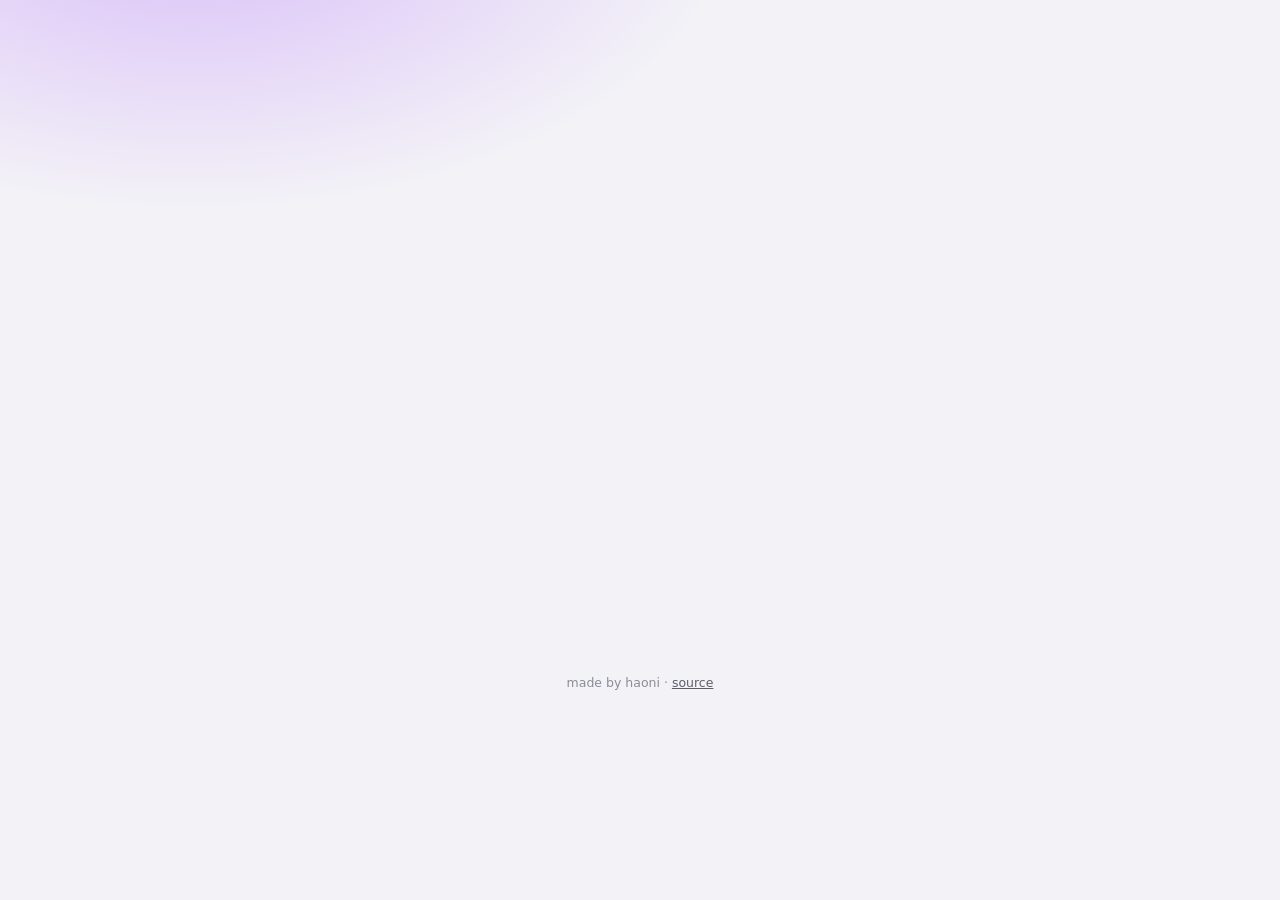
==== commit 5c3ed90a: "Close the F12 / browser-side attack paths found in a pentest Tried every browser-side ("F12") attack" ====
--- a/index.html
+++ b/index.html
@@ -3,6 +3,7 @@
 <head>
 <meta charset="UTF-8">
 <meta name="viewport" content="width=device-width, initial-scale=1.0">
+<meta http-equiv="Content-Security-Policy" content="default-src 'none'; script-src 'self'; style-src 'self' 'unsafe-inline' https://fonts.googleapis.com; font-src https://fonts.gstatic.com; img-src https: data:; media-src https://cdn.discordapp.com; connect-src https://api.lanyard.rest wss://api.lanyard.rest https://japi.rest https://discord.com; base-uri 'none'; form-action 'none'; object-src 'none'">
 <title>HAONI</title>
 <meta name="description" content="HAONI (haoni1028) on Discord.">
 
@@ -19,11 +20,7 @@
 <link rel="preconnect" href="https://fonts.googleapis.com">
 <link rel="preconnect" href="https://fonts.gstatic.com" crossorigin>
 <link href="https://fonts.googleapis.com/css2?family=Space+Grotesk:wght@500;600;700&family=Inter:wght@400;500;600&display=swap" rel="stylesheet">
-<script>
-  document.documentElement.classList.add("js-loading");
-  // failsafe: never leave the page hidden, even if a script fails to load
-  setTimeout(() => document.documentElement.classList.remove("js-loading"), 3000);
-</script>
+<script src="assets/boot.js?v=5"></script>
 
 <style>
   :root{
@@ -323,9 +320,6 @@
     font-size:11.5px;letter-spacing:.09em;text-transform:uppercase;
     color:var(--muted);margin:0 0 8px;
   }
-  .about p{margin:0;white-space:pre-line;overflow-wrap:anywhere}
-  .about a{color:var(--accent);font-weight:600;text-decoration:underline;text-underline-offset:3px}
-  .about img.emoji{width:22px;height:22px;vertical-align:-5px}
   .caret{display:inline-block;width:2px;height:1.05em;margin-left:2px;vertical-align:-2px;background:currentColor;animation:blink 1s steps(1) infinite}
   @keyframes blink{50%{opacity:0}}
 
@@ -414,6 +408,7 @@
     .display::before,.display::after{display:none}
   }
 </style>
+<link rel="stylesheet" href="assets/markdown.css?v=4">
 <style id="custom-css"></style>
 </head>
 <body>
@@ -474,645 +469,9 @@
   <p class="foot" id="foot">made by <span id="foot-name">haoni</span> · <a href="https://github.com/HAONI1028/haoni" target="_blank" rel="noopener">source</a></p>
 </main>
 
-<script src="assets/shared.js?v=3"></script>
-<script src="assets/effects.js?v=3"></script>
-<script>
-/* =====================================================================
-   Everything on this page comes from Discord (live), plus the look you
-   choose in the control panel (panel.html), which is saved to Lanyard KV.
-   ===================================================================== */
-const S = window.SiteSettings;
-const FX = window.SiteEffects || { setParticles() {}, setCursor() {}, setTilt() {}, refreshColors() {} };
-const ID = S.DISCORD_ID;
-const CDN = "https://cdn.discordapp.com";
-const PREVIEW = new URLSearchParams(location.search).has("preview");
-const reducedMotion = matchMedia("(prefers-reduced-motion: reduce)").matches;
-
-// What the page shows before the live data arrives (or if it can't load).
-const SNAPSHOT = {
-  id: ID,
-  username: "haoni1028",
-  global_name: "HAONI",
-  avatar: "4544384a53cc2459cbefc546aec48267",
-  banner: "a_9f2985c88b85543909d28f217d08c79b",
-  banner_color: "#7b00ff",
-  public_flags: 128,
-  nitro: true,
-  avatar_decoration_data: { asset: "a_ab6beffdbc7e82cd59af53b845f13a3c" },
-  collectibles: { nameplate: { asset: "nameplates/special_events_2/nitro_rocketfuel_nameplate/" } },
-  display_name_styles: { font_id: 6, effect_id: 3, colors: [1874155] },
-  primary_guild: { identity_guild_id: "1386407365653299352", identity_enabled: true, tag: "NES", badge: "abfcf0314946253b157797a648829c11" },
-};
-
-const $ = (id) => document.getElementById(id);
-const el = (tag, props = {}, ...kids) => {
-  const n = Object.assign(document.createElement(tag), props);
-  kids.flat().forEach(k => k != null && n.append(k));
-  return n;
-};
-const setSrc = (img, url) => { if (img.getAttribute("src") !== url) img.src = url; };
-const store = {
-  get(k) { try { return localStorage.getItem(k); } catch { return null; } },
-  set(k, v) { try { v == null ? localStorage.removeItem(k) : localStorage.setItem(k, v); } catch {} },
-};
-
-// Discord profile badges: [flag bit, label, icon hash]
-const BADGES = [
-  [1 << 0,  "Discord Staff",                   "5e74e9b61934fc1f67c65515d1f7e60d"],
-  [1 << 1,  "Partnered Server Owner",          "3f9748e53446a137a052f3454e2de41e"],
-  [1 << 18, "Moderator Programs Alumni",       "fee1624003e2fee35cb398e125dc479b"],
-  [1 << 2,  "HypeSquad Events",                "bf01d1073931f921909045f3a39fd264"],
-  [1 << 6,  "HypeSquad Bravery",               "8a88d63823d8a71cd5e390baa45efa02"],
-  [1 << 7,  "HypeSquad Brilliance",            "011940fd013da3f7fb926e4a1cd2e618"],
-  [1 << 8,  "HypeSquad Balance",               "3aa41de486fa12454c3761e8e223442e"],
-  [1 << 3,  "Discord Bug Hunter",              "2717692c7dca7289b35297368a940dd0"],
-  [1 << 14, "Discord Bug Hunter",              "848f79194d4be5ff5f81505cbd0ce1e6"],
-  [1 << 22, "Active Developer",                "6bdc42827a38498929a4920da12695d9"],
-  [1 << 17, "Early Verified Bot Developer",    "6df5892e0f35b051f8b61eace34f4967"],
-  [1 << 9,  "Early Supporter",                 "7060786766c9c840eb3019e725d2b358"],
-];
-const NITRO_BADGE = ["Nitro", "2ba85e8026a8614b640c2837bcdfe21b"];
-
-/* ---------- state ---------- */
-const state = {
-  user: { ...SNAPSHOT },
-  presence: null,
-  settings: S.defaults(),
-  siteRaw: null,      // last raw settings string seen (to skip needless re-renders)
-  preview: null,      // settings sent by the control panel's preview
-  revealed: false,
-};
-const createdAt = new Date(Number((BigInt(ID) >> 22n) + 1420070400000n));
-
-const settings = () => (state.preview ? state.preview.settings : state.settings);
-const kv = () => (state.presence && state.presence.kv) || {};
-const bioText = () => (state.preview ? state.preview.bio : kv().bio || "");
-const pronounsText = () => (state.preview ? state.preview.pronouns : kv().pronouns || "");
-
-/* ---------- helpers ---------- */
-const hex = (n) => "#" + n.toString(16).padStart(6, "0");
-function readableInk(color) {
-  const c = color.replace("#", "");
-  const [r, g, b] = [0, 2, 4].map(i => parseInt(c.slice(i, i + 2), 16) / 255)
-    .map(v => v <= .03928 ? v / 12.92 : ((v + .055) / 1.055) ** 2.4);
-  return (0.2126 * r + 0.7152 * g + 0.0722 * b) > 0.45 ? "#111216" : "#FFFFFF";
-}
-const avatarURL = (u, size = 256) => u.avatar
-  ? `${CDN}/avatars/${u.id}/${u.avatar}.${u.avatar.startsWith("a_") && !reducedMotion ? "gif" : "png"}?size=${size}`
-  : `${CDN}/embed/avatars/${Number((BigInt(u.id) >> 22n) % 6n)}.png`;
-const emojiURL = (id, animated, size = 48) => `${CDN}/emojis/${id}.${animated && !reducedMotion ? "gif" : "webp"}?size=${size}&quality=lossless`;
-function fmtDuration(ms) {
-  const s = Math.max(0, Math.floor(ms / 1000));
-  const h = Math.floor(s / 3600), m = Math.floor(s % 3600 / 60), sec = String(s % 60).padStart(2, "0");
-  return h ? `${h}:${String(m).padStart(2, "0")}:${sec}` : `${m}:${sec}`;
-}
-
-// Text with [links](https://…), <:emoji:id>, <a:emoji:id> and bare URLs
-function richText(text) {
-  const out = [];
-  const re = /\[([^\]]+)\]\((https?:\/\/[^)\s]+)\)|<(a?):(\w+):(\d+)>|(https?:\/\/[^\s<]+)/g;
-  let last = 0, m;
-  while ((m = re.exec(text))) {
-    out.push(text.slice(last, m.index));
-    if (m[1]) out.push(el("a", { href: m[2], target: "_blank", rel: "noopener", textContent: m[1] }));
-    else if (m[4]) out.push(el("img", { className: "emoji", src: emojiURL(m[5], m[3] === "a"), alt: `:${m[4]}:`, title: `:${m[4]}:` }));
-    else out.push(el("a", { href: m[6], target: "_blank", rel: "noopener", textContent: m[6] }));
-    last = m.index + m[0].length;
-  }
-  out.push(text.slice(last));
-  return out.filter(p => p !== "");
-}
-
-/* ---------- look: theme, background, card, font, effects, show/hide, custom CSS ---------- */
-function applyTheme() {
-  const s = settings(), root = document.documentElement;
-  let mode = s.themeMode;
-  const saved = PREVIEW ? null : store.get("theme");
-  if (saved === "dark" || saved === "light") mode = saved;
-  if (mode === "dark" || mode === "light") root.dataset.theme = mode;
-  else delete root.dataset.theme;
-  FX.refreshColors();
-}
-
-function applyBackground() {
-  const s = settings(), u = state.user, pg = $("page-bg");
-  let url = "";
-  if (s.background === "image") url = s.backgroundImage;
-  else if (s.background === "banner" && u.banner) url = `${CDN}/banners/${u.id}/${u.banner}.png?size=600`;
-  pg.style.backgroundImage = url ? `url("${url.replace(/["\\]/g, encodeURIComponent)}")` : "";
-  pg.hidden = !url;
-}
-
-let fontLink = null;
-function applyFont(id) {
-  document.documentElement.style.setProperty("--name-font", S.fontFamily(id));
-  if (id === "Space Grotesk") return; // already loaded above
-  const href = S.fontURL(id);
-  if (!fontLink) { fontLink = el("link", { rel: "stylesheet" }); document.head.append(fontLink); }
-  if (fontLink.getAttribute("href") !== href) fontLink.href = href;
-}
-
-function applyLook() {
-  const s = settings(), root = document.documentElement;
-  for (const [k] of S.SHOW) root.classList.toggle("hide-" + k, !s.show[k]);
-  root.classList.toggle("card-glass", s.cardStyle === "glass");
-  for (const b of S.BACKGROUNDS) root.classList.toggle("bg-" + b.id, s.background === b.id);
-  applyBackground();
-  applyFont(s.nameFont);
-  root.style.setProperty("--name-size", (S.NAME_SIZES.find(x => x.id === s.nameSize) || S.NAME_SIZES[1]).px + "px");
-  applyTheme();
-  FX.setParticles(s.particles);
-  FX.setCursor(s.cursor);
-  FX.setTilt($("card"), s.tilt);
-  $("custom-css").textContent = s.customCss;
-}
-
-/* ---------- profile (name, avatar, decoration, nameplate, tag, badges, colours, banner) ---------- */
-function applyNameStyle(name) {
-  const s = settings(), u = state.user, dn = $("display-name");
-  const root = document.documentElement.style;
-  const st = u.display_name_styles || {};
-  const dc = (st.colors || []).map(hex);
-  const n1 = s.nameColors === "custom" ? s.nameColor1 : dc[0] || "var(--ink)";
-  const n2 = s.nameColors === "custom" ? s.nameColor2 : dc[1] || "var(--accent)";
-  root.setProperty("--n1", n1);
-  root.setProperty("--n2", n2);
-  let fx = s.nameEffect;
-  if (fx === "discord") fx = dc.length > 1 ? "gradient" : st.effect_id ? "glow" : "solid";
-  dn.className = "display fx-" + fx;
-  dn.dataset.text = name;
-}
-
-function renderUser() {
-  const u = state.user, s = settings();
-  const name = s.displayName || u.global_name || u.display_name || u.username;
-
-  document.title = s.tabTitle || name;
-  $("display-name").textContent = name;
-  $("foot-name").textContent = name.toLowerCase();
-  $("handle").textContent = s.username || u.username;
-  applyNameStyle(name);
-
-  // avatar + decoration
-  const av = $("avatar");
-  setSrc(av, avatarURL(u));
-  av.alt = `${name}'s avatar`;
-  av.onerror = () => { av.onerror = null; av.src = `${CDN}/embed/avatars/0.png`; };
-  $("favicon").href = avatarURL(u, 64);
-
-  const deco = u.avatar_decoration_data && u.avatar_decoration_data.asset;
-  $("deco").hidden = !deco;
-  if (deco) setSrc($("deco"), `${CDN}/avatar-decoration-presets/${deco}.png?size=240&passthrough=${!reducedMotion}`);
-
-  // nameplate
-  const np = u.collectibles && u.collectibles.nameplate && u.collectibles.nameplate.asset;
-  const vid = $("nameplate");
-  vid.hidden = !np;
-  if (np) {
-    const base = `${CDN}/assets/collectibles/${np}`;
-    if (vid.getAttribute("poster") !== base + "static.png") {
-      vid.poster = base + "static.png";
-      if (!reducedMotion) { vid.src = base + "asset.webm"; vid.play().catch(() => {}); }
-    }
-  }
-
-  // server tag
-  const g = u.primary_guild || u.clan;
-  const tagEl = $("guild-tag");
-  tagEl.hidden = !(g && g.identity_enabled && g.tag);
-  if (!tagEl.hidden) {
-    const kids = [];
-    if (g.badge) kids.push(el("img", { src: `${CDN}/guild-tag-badges/${g.identity_guild_id}/${g.badge}.png?size=32`, alt: "" }));
-    kids.push(g.tag);
-    tagEl.replaceChildren(...kids);
-    tagEl.title = "Server tag";
-  }
-
-  // badges
-  const flags = u.public_flags || 0;
-  const list = BADGES.filter(([bit]) => flags & bit).map(([, label, icon]) => [label, icon]);
-  if (u.nitro) list.unshift(NITRO_BADGE);
-  $("badges").hidden = list.length === 0;
-  $("badges").replaceChildren(...list.map(([label, icon]) =>
-    el("span", { className: "badge", tabIndex: 0, ariaLabel: label },
-      el("img", { src: `${CDN}/badge-icons/${icon}.png`, alt: "" }),
-      el("span", { className: "tip", textContent: label }))
-  ));
-
-  // accent colour (Discord profile colour unless overridden) + banner
-  const root = document.documentElement.style;
-  const discordColor = u.banner_color || (u.accent_color != null ? hex(u.accent_color) : null);
-  const color = s.accentSource === "custom" ? s.accent : discordColor;
-  if (color) {
-    root.setProperty("--accent", color);
-    root.setProperty("--accent-ink", readableInk(color));
-    document.querySelector('meta[name="theme-color"]').content = color;
-  }
-  const bImg = $("banner-img");
-  bImg.hidden = !u.banner;
-  if (u.banner) {
-    const animated = u.banner.startsWith("a_") && !reducedMotion;
-    setSrc(bImg, `${CDN}/banners/${u.id}/${u.banner}.${animated ? "gif" : "png"}?size=1024`);
-  }
-  applyBackground();
-  FX.refreshColors();
-
-  // add-me button
-  const cta = $("discord-cta");
-  cta.href = `https://discord.com/users/${u.id}`;
-  cta.replaceChildren(S.discordIcon(), s.discordButtonText + " ↗");
-}
-
-/* ---------- bio (Lanyard KV "bio") with optional typewriter ---------- */
-let bioKey = null, typeRun = 0;
-const sleep = (ms) => new Promise(r => setTimeout(r, ms));
-const graphemes = (str) => (typeof Intl.Segmenter === "function"
-  ? [...new Intl.Segmenter(undefined, { granularity: "grapheme" }).segment(str)].map(x => x.segment)
-  : [...str]);
-
-async function typewrite(p, parts, run) {
-  const caret = el("span", { className: "caret" });
-  p.append(caret);
-  for (const part of parts) {
-    if (run !== typeRun) return;
-    if (typeof part === "string" || part.tagName === "A") {
-      const text = typeof part === "string" ? part : part.textContent;
-      const target = typeof part === "string" ? document.createTextNode("") : part;
-      if (target !== part) p.insertBefore(target, caret);
-      else { part.textContent = ""; p.insertBefore(part, caret); }
-      for (const ch of graphemes(text)) {
-        if (run !== typeRun) return;
-        if (target.nodeType === 3) target.data += ch; else target.textContent += ch;
-        await sleep(ch === "\n" ? 200 : 32);
-      }
-    } else {
-      p.insertBefore(part, caret);
-      await sleep(80);
-    }
-  }
-}
-
-function renderBio() {
-  const s = settings();
-  const bio = bioText().trim();
-  const show = s.show.bio && !!bio;
-  $("bio-section").hidden = !show;
-  const key = show ? bio + "\u0000" + s.typewriter : null;
-  if (key === bioKey) return; // unchanged — don't restart the typewriter
-  bioKey = key;
-  typeRun++;
-  if (!show) { $("bio").replaceChildren(); return; }
-  if (s.typewriter && !reducedMotion) {
-    const shown = el("p");
-    shown.setAttribute("aria-hidden", "true");
-    $("bio").replaceChildren(el("p", { className: "sr-only" }, richText(bio)), shown);
-    typewrite(shown, richText(bio), typeRun);
-  } else {
-    $("bio").replaceChildren(el("p", {}, richText(bio)));
-  }
-}
-function renderPronouns() {
-  const pr = pronounsText().trim();
-  $("pronouns").hidden = !pr;
-  $("pronouns").textContent = pr ? "• " + pr : "";
-}
-
-/* ---------- links ---------- */
-function renderLinks() {
-  const s = settings();
-  const links = s.show.links ? s.links : [];
-  $("links-section").hidden = links.length === 0;
-  const box = $("links");
-  box.className = "links links-" + s.linkStyle;
-  box.replaceChildren(...links.map(l => {
-    const info = S.linkInfo(l.url);
-    const label = l.label || info.name;
-    const a = el("a", { href: l.url, target: "_blank", rel: "noopener me" });
-    if (info.color) a.style.setProperty("--brand", info.color);
-    if (s.linkStyle === "icons") {
-      a.className = "link-icon";
-      a.title = label;
-      a.setAttribute("aria-label", label);
-      a.append(S.iconSVG(info));
-    } else {
-      a.className = "link-btn";
-      a.append(S.iconSVG(info), el("span", { className: "l", textContent: label }), el("span", { className: "go", textContent: "↗" }));
-    }
-    return a;
-  }));
-}
-
-/* ---------- presence (status, platforms, custom status, activities, Spotify) ---------- */
-const STATUS_NAMES = { online: "Online", idle: "Idle", dnd: "Do Not Disturb", offline: "Offline" };
-const KINDS = { 0: "Playing", 1: "Streaming", 2: "Listening to", 3: "Watching", 5: "Competing in" };
-const appIcons = {};
-
-async function appIcon(appId, placeholder) {
-  if (!(appId in appIcons)) {
-    appIcons[appId] = fetch(`https://discord.com/api/v10/applications/${appId}/rpc`)
-      .then(r => r.ok ? r.json() : null)
-      .then(j => j && j.icon ? `${CDN}/app-icons/${appId}/${j.icon}.png?size=128` : null)
-      .catch(() => null);
-  }
-  const url = await appIcons[appId];
-  if (url && placeholder.isConnected) placeholder.replaceWith(el("img", { src: url, alt: "" }));
-}
-
-function assetURL(a, key) {
-  const v = a.assets && a.assets[key];
-  if (!v) return null;
-  if (v.startsWith("mp:")) return `https://media.discordapp.net/${v.slice(3)}`;
-  if (v.startsWith("spotify:")) return `https://i.scdn.co/image/${v.slice(8)}`;
-  if (a.application_id) return `${CDN}/app-assets/${a.application_id}/${v}.png`;
-  return null;
-}
-
-function renderPresence() {
-  const d = state.presence, s = settings();
-  const st = (d && d.discord_status) || "offline";
-  $("status").dataset.s = st;
-  $("status").setAttribute("aria-label", `Status: ${STATUS_NAMES[st]}`);
-  $("status").title = STATUS_NAMES[st];
-  if (!d) return;
-
-  // platforms
-  const on = [
-    d.active_on_discord_desktop && "desktop",
-    d.active_on_discord_web && "web",
-    d.active_on_discord_mobile && "mobile",
-    d.active_on_discord_vr && "VR",
-  ].filter(Boolean);
-  const pl = $("platforms");
-  pl.hidden = false;
-  pl.dataset.s = st;
-  pl.querySelector("span").textContent = st === "offline" ? "Offline" : `${STATUS_NAMES[st]}${on.length ? " on " + on.join(", ") : ""}`;
-
-  const acts = d.activities || [];
-
-  // custom status
-  const cs = acts.find(a => a.type === 4);
-  const csEl = $("custom-status");
-  csEl.hidden = !(cs && (cs.state || cs.emoji));
-  if (!csEl.hidden) {
-    const kids = [];
-    if (cs.emoji) {
-      kids.push(cs.emoji.id
-        ? el("img", { src: emojiURL(cs.emoji.id, cs.emoji.animated), alt: `:${cs.emoji.name}:` })
-        : el("span", { className: "e", textContent: cs.emoji.name }));
-    }
-    if (cs.state) kids.push(el("span", { textContent: cs.state }));
-    csEl.replaceChildren(...kids);
-  }
-
-  // activities
-  const cards = [];
-  if (s.show.spotify && d.listening_to_spotify && d.spotify) {
-    const sp = d.spotify;
-    const card = el("a", { className: "activity", href: `https://open.spotify.com/track/${sp.track_id}`, target: "_blank", rel: "noopener" },
-      el("div", { className: "art" }, sp.album_art_url ? el("img", { src: sp.album_art_url, alt: "" }) : "🎵"),
-      el("div", { className: "body" },
-        el("div", { className: "kind", textContent: "Listening to Spotify" }),
-        el("div", { className: "what", textContent: sp.song }),
-        el("div", { className: "detail", textContent: `by ${sp.artist}` }),
-        el("div", { className: "bar" }, el("i")),
-        el("div", { className: "bar-times" }, el("span", { className: "t-now" }), el("span", { className: "t-end" }))
-      ));
-    card.dataset.start = sp.timestamps.start;
-    card.dataset.end = sp.timestamps.end;
-    cards.push(card);
-  }
-  for (const a of s.show.activity ? acts : []) {
-    if (a.type === 4) continue;
-    if (a.type === 2 && a.name === "Spotify" && d.listening_to_spotify) continue;
-    const large = assetURL(a, "large_image"), small = assetURL(a, "small_image");
-    const art = el("div", { className: "art" });
-    if (large) art.append(el("img", { src: large, alt: "", title: (a.assets && a.assets.large_text) || "" }));
-    else {
-      const ph = el("span", { textContent: "🎮" });
-      art.append(ph);
-      if (a.application_id) appIcon(a.application_id, ph);
-    }
-    if (small) art.append(el("img", { className: "small", src: small, alt: "", title: (a.assets && a.assets.small_text) || "" }));
-    const isStream = a.type === 1 && a.url;
-    const card = el(isStream ? "a" : "div", { className: "activity" },
-      art,
-      el("div", { className: "body" },
-        el("div", { className: "kind", textContent: KINDS[a.type] || "Playing" }),
-        el("div", { className: "what", textContent: a.name }),
-        a.details ? el("div", { className: "detail", textContent: a.details }) : null,
-        a.state ? el("div", { className: "detail", textContent: a.state }) : null,
-        a.timestamps && a.timestamps.start ? el("div", { className: "time" }) : null
-      ));
-    if (isStream) Object.assign(card, { href: a.url, target: "_blank", rel: "noopener" });
-    if (a.timestamps && a.timestamps.start) card.dataset.start = a.timestamps.start;
-    cards.push(card);
-  }
-  $("activity-section").hidden = cards.length === 0;
-  $("activities").replaceChildren(...cards);
-  tickTimers();
-}
-
-function tickTimers() {
-  const now = Date.now();
-  document.querySelectorAll(".activity[data-start]").forEach(c => {
-    const start = +c.dataset.start, end = +c.dataset.end;
-    if (end) {
-      const total = end - start, cur = Math.min(now - start, total);
-      c.querySelector(".bar > i").style.width = (cur / total * 100) + "%";
-      c.querySelector(".t-now").textContent = fmtDuration(cur);
-      c.querySelector(".t-end").textContent = fmtDuration(total);
-    } else {
-      const t = c.querySelector(".time");
-      if (t) t.textContent = `${fmtDuration(now - start)} elapsed`;
-    }
-  });
-}
-
-/* ---------- info ---------- */
-function renderFacts() {
-  const s = settings(), facts = [];
-  if (s.show.memberSince) facts.push(["Member Since", createdAt.toLocaleDateString([], { year: "numeric", month: "short", day: "numeric" })]);
-  if (s.show.localTime) {
-    try { facts.push(["Local Time", new Intl.DateTimeFormat([], { hour: "numeric", minute: "2-digit", timeZone: s.timezone }).format(new Date())]); } catch {}
-  }
-  $("facts-section").hidden = facts.length === 0;
-  $("facts").replaceChildren(...facts.map(([k, v]) =>
-    el("div", { className: "fact" }, el("div", { className: "k", textContent: k }), el("div", { className: "v", textContent: v }))
-  ));
-}
-
-function renderAll() {
-  renderUser();
-  renderBio();
-  renderPronouns();
-  renderLinks();
-  renderPresence();
-  renderFacts();
-}
-
-function reveal() {
-  if (state.revealed) return;
-  state.revealed = true;
-  document.documentElement.classList.remove("js-loading");
-}
-
-/* ---------- copy username (always the real Discord username) ---------- */
-$("copy-btn").onclick = async (e) => {
-  const btn = e.currentTarget, name = state.user.username;
-  try { await navigator.clipboard.writeText(name); }
-  catch {
-    const t = el("textarea", { value: name });
-    document.body.append(t); t.select();
-    try { document.execCommand("copy"); } catch {}
-    t.remove();
-  }
-  btn.textContent = "Copied!"; btn.classList.add("done");
-  setTimeout(() => { btn.textContent = "Copy username"; btn.classList.remove("done"); }, 1600);
-};
-
-/* ---------- theme toggle (a visitor's choice beats the default) ---------- */
-$("theme-btn").onclick = () => {
-  const root = document.documentElement;
-  const isLight = root.dataset.theme
-    ? root.dataset.theme === "light"
-    : matchMedia("(prefers-color-scheme: light)").matches;
-  root.dataset.theme = isLight ? "dark" : "light";
-  if (!PREVIEW) store.set("theme", root.dataset.theme);
-  FX.refreshColors();
-};
-matchMedia("(prefers-color-scheme: light)").addEventListener("change", () => FX.refreshColors());
-
-/* =====================================================================
-   LIVE DATA
-   - Lanyard WebSocket: status, activities, Spotify, custom status, avatar,
-     name, decoration, nameplate, server tag, bio, and your control-panel
-     settings (KV) — pushed instantly.
-   - japi.rest: banner, profile colour, Nitro badge (refreshed every 10 min).
-   ===================================================================== */
-function setLive(on, text) {
-  $("live").classList.toggle("on", on);
-  $("live").querySelector("span").textContent = text;
-}
-
-function applyPresence(d) {
-  if (!d || !d.discord_user) return;
-  state.presence = d;
-  const du = d.discord_user;
-  Object.assign(state.user, {
-    username: du.username,
-    global_name: du.global_name || du.display_name,
-    avatar: du.avatar,
-    public_flags: du.public_flags,
-    avatar_decoration_data: du.avatar_decoration_data || null,
-    collectibles: du.collectibles || null,
-    display_name_styles: du.display_name_styles || null,
-    primary_guild: du.primary_guild || null,
-  });
-  const raw = (d.kv && d.kv.site) || "";
-  if (raw !== state.siteRaw) {
-    state.siteRaw = raw;
-    state.settings = S.sanitize(raw);
-    if (!PREVIEW) store.set("haoni.site", raw || null);
-    if (!state.preview) applyLook();
-  }
-  renderAll();
-  reveal();
-}
-
-async function loadProfileExtras() {
-  try {
-    const r = await fetch(`https://japi.rest/discord/v1/user/${ID}`);
-    if (!r.ok) return;
-    const { data } = await r.json();
-    if (!data) return;
-    Object.assign(state.user, {
-      banner: data.banner || null,
-      banner_color: data.banner_color || null,
-      accent_color: data.accent_color,
-      nitro: (data.public_flags_array || []).includes("NITRO"),
-    });
-    // fill in profile fields too if Lanyard isn't connected
-    if (!state.presence) Object.assign(state.user, {
-      username: data.username, global_name: data.global_name, avatar: data.avatar,
-      public_flags: data.public_flags, avatar_decoration_data: data.avatar_decoration_data || null,
-      collectibles: data.collectibles || null, display_name_styles: data.display_name_styles || null,
-      primary_guild: data.primary_guild || data.clan || null,
-    });
-    renderUser();
-  } catch {}
-}
-
-let ws, heartbeat, retries = 0, pollTimer;
-function connectSocket() {
-  try { ws = new WebSocket(S.LANYARD_SOCKET); }
-  catch { return startPolling(); }
-  ws.onmessage = (e) => {
-    let m; try { m = JSON.parse(e.data); } catch { return; }
-    if (m.op === 1) {
-      clearInterval(heartbeat);
-      heartbeat = setInterval(() => ws.readyState === 1 && ws.send(JSON.stringify({ op: 3 })), m.d.heartbeat_interval);
-      ws.send(JSON.stringify({ op: 2, d: { subscribe_to_id: ID } }));
-    } else if (m.op === 0 && (m.t === "INIT_STATE" || m.t === "PRESENCE_UPDATE")) {
-      retries = 0;
-      if (m.d && m.d.discord_user) { applyPresence(m.d); setLive(true, "Live from Discord"); }
-      else setLive(false, "Join the Lanyard server to show live status");
-    }
-  };
-  ws.onclose = () => {
-    clearInterval(heartbeat);
-    setLive(false, "Reconnecting…");
-    if (++retries > 5) return startPolling();
-    setTimeout(connectSocket, Math.min(30000, 1000 * 2 ** retries));
-  };
-}
-
-async function pollOnce() {
-  try {
-    const j = await (await fetch(`${S.LANYARD_API}/users/${ID}`)).json();
-    if (j.success) { applyPresence(j.data); setLive(true, "Live from Discord (updates every 30s)"); }
-  } catch {}
-}
-function startPolling() {
-  if (pollTimer) return;
-  pollOnce();
-  pollTimer = setInterval(pollOnce, 30000);
-}
-
-/* ---------- live preview for the control panel ---------- */
-if (PREVIEW) {
-  addEventListener("message", (e) => {
-    if (e.origin !== location.origin || e.source !== parent) return;
-    const m = e.data;
-    if (!m || m.type !== "haoni:preview") return;
-    state.preview = {
-      settings: S.sanitize(m.settings),
-      bio: typeof m.bio === "string" ? m.bio.slice(0, S.LIMITS.bio) : "",
-      pronouns: typeof m.pronouns === "string" ? m.pronouns.slice(0, S.LIMITS.pronouns) : "",
-    };
-    applyLook();
-    renderAll();
-    reveal();
-  });
-  if (parent !== window) parent.postMessage({ type: "haoni:ready" }, "/");
-}
-
-/* ---------- go ---------- */
-if (!PREVIEW) {
-  const cached = store.get("haoni.site");
-  if (cached) { state.siteRaw = cached; state.settings = S.sanitize(cached); }
-}
-applyLook();
-renderAll();
-if (state.siteRaw) reveal();          // returning visitor: we already know the look
-setTimeout(reveal, 1500);              // never stay hidden if Discord is slow
-setInterval(tickTimers, 1000);
-setInterval(renderFacts, 15000);
-connectSocket();
-loadProfileExtras();
-setInterval(loadProfileExtras, 10 * 60 * 1000);
-document.addEventListener("visibilitychange", () => {
-  if (document.visibilityState === "visible") loadProfileExtras();
-});
-</script>
+<script src="assets/shared.js?v=5"></script>
+<script src="assets/effects.js?v=5"></script>
+<script src="assets/markdown.js?v=5"></script>
+<script src="assets/profile.js?v=5"></script>
 </body>
 </html>
--- a/assets/markdown.css
+++ b/assets/markdown.css
@@ -0,0 +1,68 @@
+/* =====================================================================
+   Discord-style formatting (used for the About Me). Builds on the page's
+   colour tokens (--ink, --muted, --card), so it works in both themes.
+   ===================================================================== */
+:root{
+  --md-link:#00A8FC;
+  --md-mention:#C9CDFB;
+}
+@media (prefers-color-scheme: light){
+  :root:not([data-theme="dark"]){ --md-link:#006CE7; --md-mention:#4752C4; }
+}
+:root[data-theme="light"]{ --md-link:#006CE7; --md-mention:#4752C4; }
+
+.md{white-space:pre-wrap;overflow-wrap:anywhere}
+.md strong{font-weight:700}
+.md a{color:var(--md-link);text-decoration:none}
+.md a:hover{text-decoration:underline}
+
+.md .md-code{
+  font-family:ui-monospace,SFMono-Regular,Menlo,Consolas,monospace;font-size:.85em;
+  padding:.1em .35em;border-radius:4px;
+  background:color-mix(in srgb, var(--ink) 8%, transparent);
+  border:1px solid color-mix(in srgb, var(--ink) 12%, transparent);
+}
+.md .md-codeblock{
+  display:block;margin:6px 0;padding:8px 10px;border-radius:6px;
+  background:color-mix(in srgb, var(--ink) 6%, transparent);
+  border:1px solid color-mix(in srgb, var(--ink) 12%, transparent);
+  font-family:ui-monospace,SFMono-Regular,Menlo,Consolas,monospace;font-size:.85em;line-height:1.45;
+  white-space:pre-wrap;overflow-wrap:anywhere;
+}
+.md .md-codeblock code{font:inherit}
+
+.md .md-quote{position:relative;margin:2px 0;padding-left:16px}
+.md .md-quote::before{
+  content:"";position:absolute;left:0;top:0;bottom:0;width:4px;border-radius:4px;
+  background:color-mix(in srgb, var(--ink) 28%, transparent);
+}
+
+.md .md-h1,.md .md-h2,.md .md-h3{font-weight:700;line-height:1.3;margin:10px 0 4px}
+.md .md-h1{font-size:1.5em}
+.md .md-h2{font-size:1.25em}
+.md .md-h3{font-size:1.05em}
+.md > :first-child{margin-top:0}
+.md .md-subtext{font-size:.8em;line-height:1.35;color:var(--muted)}
+
+.md .md-list{margin:4px 0;padding-left:1.4em}
+.md .md-list .md-list{margin:2px 0}
+.md ul.md-list{list-style:disc}
+.md ul.md-list ul.md-list{list-style:circle}
+.md .md-list li::marker{color:var(--muted)}
+
+.md .md-emoji{width:1.375em;height:1.375em;object-fit:contain;vertical-align:-.3em}
+.md .md-mention{
+  padding:0 2px;border-radius:3px;font-weight:500;
+  color:var(--md-mention);background:color-mix(in srgb, #5865F2 30%, transparent);
+}
+.md .md-time{padding:0 2px;border-radius:3px;background:color-mix(in srgb, var(--ink) 8%, transparent)}
+
+.md .md-spoiler{border-radius:4px;padding:0 2px;background:color-mix(in srgb, var(--ink) 10%, transparent)}
+.md .md-spoiler:not(.shown){
+  color:transparent;cursor:pointer;-webkit-user-select:none;user-select:none;
+  background:color-mix(in srgb, var(--ink) 22%, var(--card));
+  transition:background .1s ease;
+}
+.md .md-spoiler:not(.shown):hover{background:color-mix(in srgb, var(--ink) 32%, var(--card))}
+.md .md-spoiler:not(.shown) *{opacity:0}
+.md .md-spoiler:focus-visible{outline:2px solid var(--md-link);outline-offset:1px}
